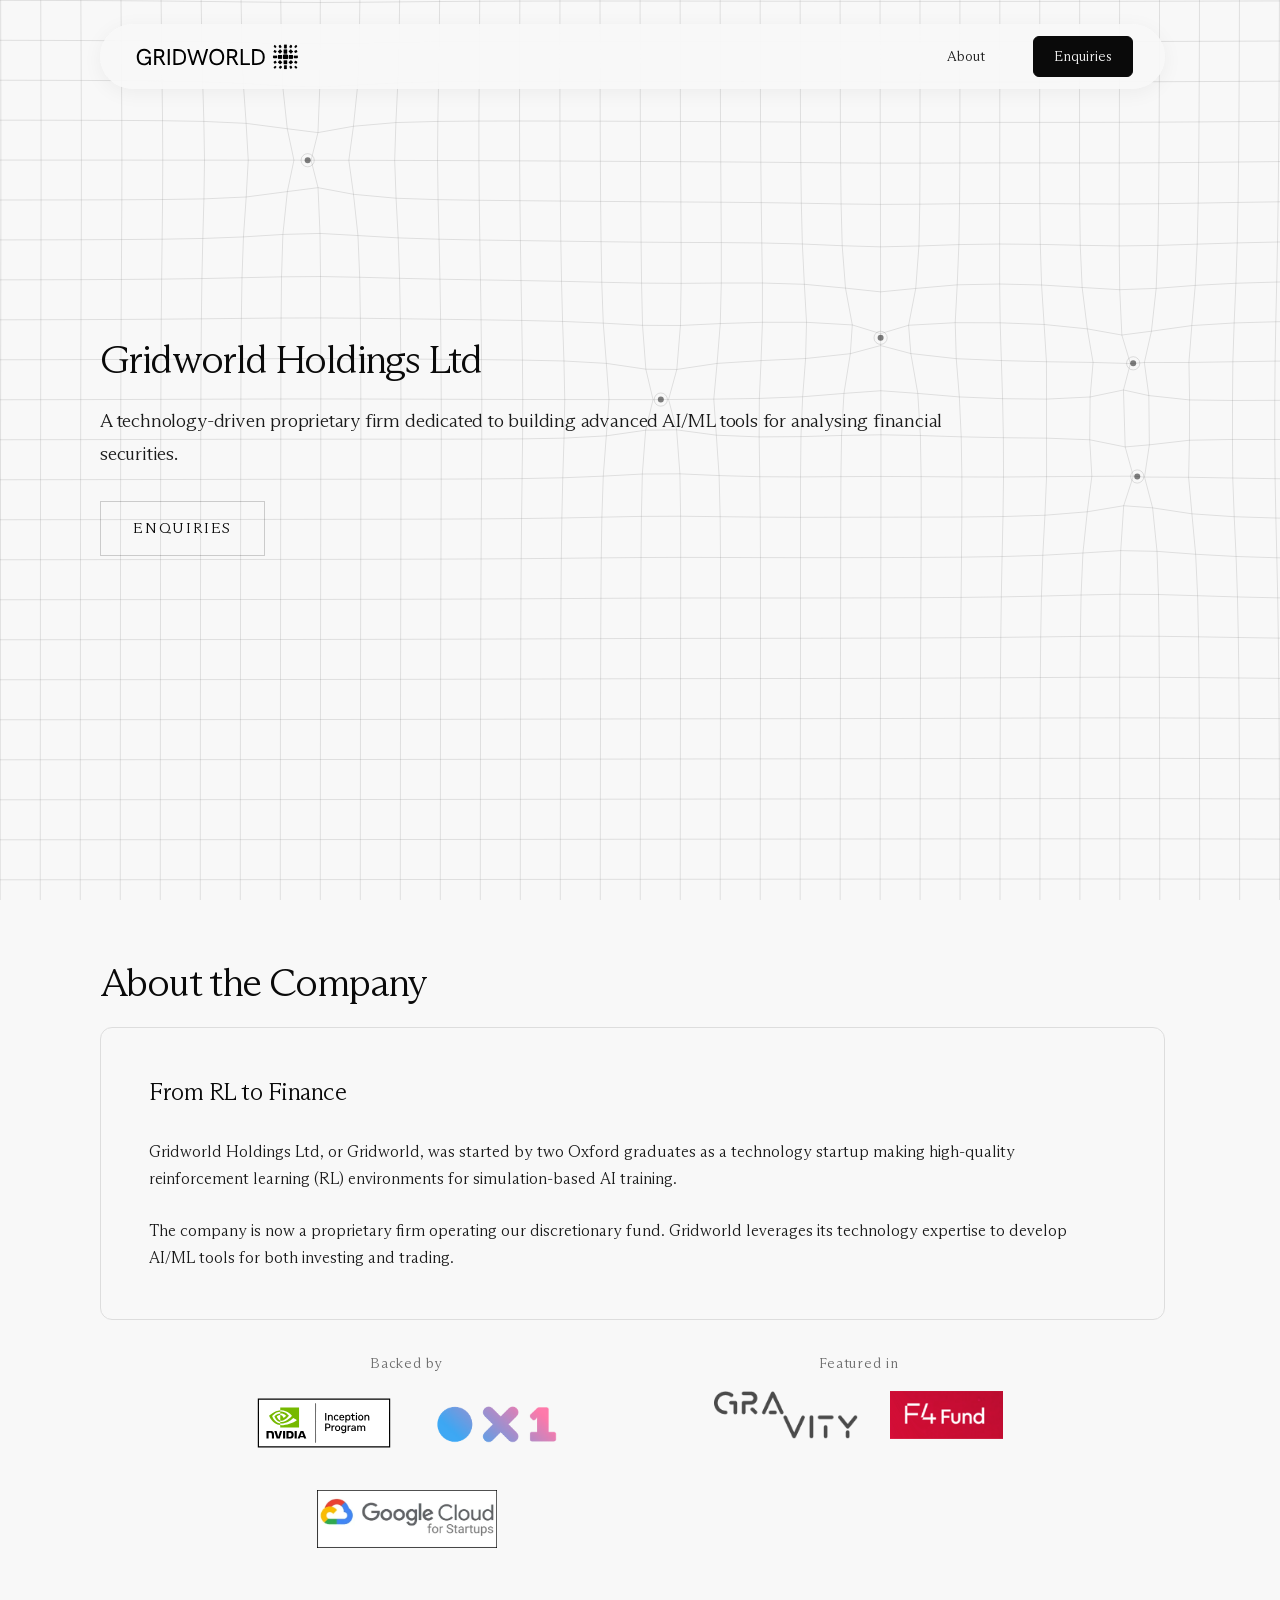
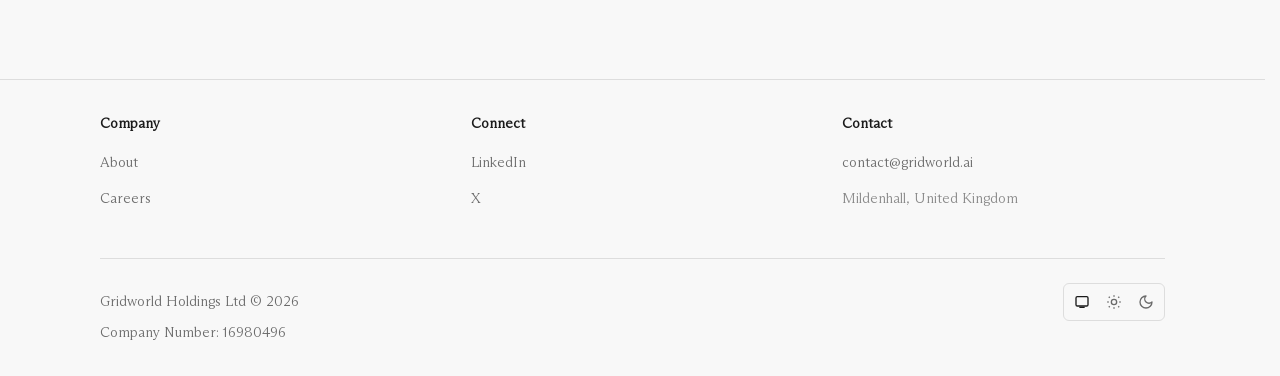
==== index.html @ 17cb8ad4 "Update index.html" ====
<!DOCTYPE html>
<html lang="en">

<head>
    <meta charset="UTF-8">
    <meta name="viewport" content="width=device-width, initial-scale=1.0">
    <meta name="description" content="Gridworld Holdings Ltd is a technology-driven proprietary firm dedicated to building advanced AI/ML tools for analysing financial securities.">
    <title>Gridworld Holdings</title>
    <link rel="icon" type="image/png" href="images/gridworld.png">
    <link rel="apple-touch-icon" href="images/gridworld.png">
    <link rel="preconnect" href="https://fonts.googleapis.com">
    <link rel="preconnect" href="https://fonts.gstatic.com" crossorigin>
    <link href="https://fonts.googleapis.com/css2?family=Roboto:wght@400;500;600;700&display=swap" rel="stylesheet">
    <link rel="stylesheet" href="styles.css">
</head>

<body>
    <canvas id="spacetime-canvas"></canvas>
    <header>
        <nav class="nav">
            <div class="logo">
                <a href="#hero">
                    <img src="images/gridworld.svg" alt="Gridworld">
                </a>
            </div>
            <button class="mobile-menu-toggle" aria-label="Toggle menu" id="mobile-menu-toggle">
                <span></span>
                <span></span>
                <span></span>
            </button>
            <div class="nav-right">
                <div class="nav-links">
                    <a href="#about">About</a>
                    <a href="mailto:contact@gridworld.ai" class="nav-cta">Enquiries</a>
                </div>
            </div>
        </nav>
    </header>

    <main>
        <section id="hero" class="hero fade-in">
            <div class="hero-text">
                <h1 class="hero-title">Gridworld Holdings Ltd</h1>
                <p>A technology-driven proprietary firm dedicated to building advanced AI/ML tools for analysing financial securities.</p>
                <div class="hero-cta fade-in-delay-2">
                    <a href="mailto:contact@gridworld.ai" class="cta-link">Enquiries</a>
                </div>
            </div>
        </section>

        <section id="about" class="fade-in">
            <div class="hero-text">
                <h1 class="hero-title">About the Company</h1>
            </div>
            <div class="contact-benefits">
                <h3>From RL to Finance</h3>
                Gridworld Holdings Ltd, or Gridworld, was started by two Oxford graduates as a technology startup making high-quality reinforcement learning (RL) environments for simulation-based AI training.
                <br><br>
                The company is now a proprietary firm operating our discretionary fund. Gridworld leverages its technology expertise to develop AI/ML tools for both investing and trading.
            </div>

            <div class="hero-featured fade-in-delay-2">
                <div class="hero-featured-group">
                    <span class="hero-featured-label">Backed by</span>
                    <div class="hero-badge">
                        <img src="images/nvidia-inception-program-badge-rgb-for-screen.svg" alt="NVIDIA Inception Program" class="inception-badge-img">
                        <img src="images/ox1-incubator.png" width="120" alt="OX1" class="oxford-badge-img">
                        <img src="images/google-for-startups.png" width="120" alt="OX1" class="oxford-badge-img">
                    </div>
                </div>
                <div class="hero-featured-group">
                    <span class="hero-featured-label">Featured in</span>
                    <div class="hero-featured-logos">
                        <img src="images/gravity.png" alt="Gravity" class="gravity-logo">
                        <img src="images/f4-fund.png" alt="F4 Fund">
                    </div>
                </div>
            </div>
        </section>

        <!-- FOOTER -->
        <footer>
            <div class="footer-content">
                <div class="footer-column footer-navigation">
                    <h4 class="footer-column-title">Company</h4>
                    <ul class="footer-links">
                        <li>
                            <a href="#about" aria-label="company-about" rel="noopener noreferrer">
                                About
                            </a>
                        </li>
                        <li>
                            <a href="#careers" aria-label="company-careers" rel="noopener noreferrer">
                                Careers
                            </a>
                        </li>
                    </ul>
                </div>
                <div class="footer-column footer-social">
                    <h4 class="footer-column-title">Connect</h4>
                    <ul class="footer-links">
                        <li>
                            <a href="https://www.linkedin.com/company/gridworld" aria-label="LinkedIn" target="_blank" rel="noopener noreferrer">
                                LinkedIn
                            </a>
                        </li>
                        <li>
                            <a href="https://x.com/gridworld_ai" aria-label="X (formerly Twitter)" target="_blank"
                                rel="noopener noreferrer">
                                X
                            </a>
                        </li>
                    </ul>
                </div>
                <div class="footer-column footer-navigation">
                    <h4 class="footer-column-title">Contact</h4>
                    <ul class="footer-links">
                        <li><a href="mailto:contact@gridworld.ai">contact@gridworld.ai</a></li>
                        <li>Mildenhall, United Kingdom</li>
                    </ul>
                </div>
            </div>
            <div class="footer-copyright">
                <p>Gridworld Holdings Ltd © 2026</p>
                <div class="theme-switcher" aria-label="Theme mode">
                    <div class="theme-switcher-group" role="radiogroup" aria-label="Color theme">
                        <button class="theme-option" type="button" data-mode="system" aria-label="System theme"
                            aria-pressed="false">
                            <svg width="16" height="16" viewBox="0 0 24 24" fill="none" stroke="currentColor"
                                stroke-width="2">
                                <rect x="3" y="4" width="18" height="14" rx="2"></rect>
                                <line x1="8" y1="20" x2="16" y2="20"></line>
                            </svg>
                        </button>
                        <button class="theme-option" type="button" data-mode="light" aria-label="Light mode"
                            aria-pressed="false">
                            <svg width="16" height="16" viewBox="0 0 24 24" fill="none" stroke="currentColor"
                                stroke-width="2">
                                <circle cx="12" cy="12" r="4"></circle>
                                <line x1="12" y1="2" x2="12" y2="4"></line>
                                <line x1="12" y1="20" x2="12" y2="22"></line>
                                <line x1="4.22" y1="4.22" x2="5.64" y2="5.64"></line>
                                <line x1="18.36" y1="18.36" x2="19.78" y2="19.78"></line>
                                <line x1="2" y1="12" x2="4" y2="12"></line>
                                <line x1="20" y1="12" x2="22" y2="12"></line>
                                <line x1="4.22" y1="19.78" x2="5.64" y2="18.36"></line>
                                <line x1="18.36" y1="5.64" x2="19.78" y2="4.22"></line>
                            </svg>
                        </button>
                        <button class="theme-option" type="button" data-mode="dark" aria-label="Dark mode"
                            aria-pressed="false">
                            <svg width="16" height="16" viewBox="0 0 24 24" fill="none" stroke="currentColor"
                                stroke-width="2" stroke-linecap="round" stroke-linejoin="round">
                                <path d="M12 3a6 6 0 0 0 9 9 9 9 0 1 1-9-9z"></path>
                            </svg>
                        </button>
                    </div>
                </div>
            </div>
            <p class="footer-copyright-text">Company Number: 16980496</p>
        </footer>

        <script src="script.js"></script>
</body>

</html>
---- styles.css ----
/* ============================================================
   CSS CUSTOM PROPERTIES
   ============================================================ */
    
:root {
    --bg-color: #0d0d0d;
    --bg-color-alt-1: #130d07;
    --bg-color-alt-2: #22180e;
    --text-color: #f5f5f5;
    --text-color-light: #c2c2c2;
    --text-color-muted: #808080;
    --text-color-footer: #666;
    --border-color: #2a2a2a;
    --link-color: #ffffff;
    --link-underline-color: #404040;
    --card-border-color: #ddd;
    --card-bg: rgba(10, 10, 10, 1);
    --card-hover-bg: rgba(255, 255, 255, 0.1);
    --card-hover-shadow: 0 20px 40px rgba(0, 0, 0, 0.3);
    --logo-filter: invert(1);
    /* Single source of truth for horizontal content centering */
    --content-padding: max(2rem, calc((100vw - 1080px) / 2));
    /* Featured-in logos: dark theme */
    --featured-logo-opacity: 1;
    --featured-logo-filter: grayscale(0%);
    --header-height: 5dvh;
}

[data-theme="light"] {
    --bg-color: #f8f8f8;
    --bg-color-alt-1: #f4f2ec;
    --bg-color-alt-2: #e5dbd0;
    --text-color: #1a1a1a;
    --text-color-light: #4a4a4a;
    --text-color-muted: #6a6a6a;
    --text-color-footer: #888;
    --border-color: #ddd;
    --link-color: #0a0a0a;
    --link-underline-color: #bbb;
    --card-border-color: #7d7777;
    --card-bg: rgba(248, 248, 248, 1);
    --card-hover-bg: rgba(0, 0, 0, 0.06);
    --card-hover-shadow: 0 20px 40px rgba(0, 0, 0, 0.1);
    --logo-filter: invert(0) grayscale(1);
    --featured-logo-opacity: 0.7;
    --featured-logo-filter: invert(1) grayscale(1);
}

@media (prefers-color-scheme: light) {
    html:not([data-theme]) {
        --bg-color: #f8f8f8;
        --bg-color-alt-1: #f4f2ec;
        --bg-color-alt-2: #e5dbd0;
        --text-color: #1a1a1a;
        --text-color-light: #4a4a4a;
        --text-color-muted: #6a6a6a;
        --text-color-footer: #888;
        --border-color: #ddd;
        --link-color: #0a0a0a;
        --link-underline-color: #bbb;
        --card-border-color: #7d7777;
        --card-bg: rgba(248, 248, 248, 1);
        --card-hover-bg: rgba(0, 0, 0, 0.06);
        --card-hover-shadow: 0 20px 40px rgba(0, 0, 0, 0.1);
        --logo-filter: invert(0) grayscale(1);
        --featured-logo-opacity: 0.7;
        --featured-logo-filter: invert(1) grayscale(1);
    }
}


/* ============================================================
   RESET & BASE
   ============================================================ */

* {
    margin: 0;
    padding: 0;
    box-sizing: border-box;
}

html {
    scroll-behavior: smooth;
    background: var(--bg-color);
    scrollbar-gutter: stable;
}

@font-face {
  font-family: 'Lora';
  src: url('fonts/18a5bc9f4003ff41-s.p.woff2') format('woff2');
}

@font-face {
  font-family: 'Avenir';
  src: url('fonts/Avenir-Regular.woff2') format('woff2');
}

body {
    font-family: 'Lora', -apple-system, BlinkMacSystemFont, 'Segoe UI', sans-serif;
    line-height: 1.65;
    color: var(--text-color);
    background: var(--bg-color);
    overflow-x: hidden;
}

#spacetime-canvas {
    position: fixed;
    top: 0;
    left: 0;
    width: 100%;
    height: 100%;
    pointer-events: none;
    z-index: 0;
}


/* ============================================================
   LAYOUT: HEADER, FOOTER, SECTIONS
   All use --content-padding for consistent horizontal alignment.
   ============================================================ */

header,
footer,
section {
    padding-left: var(--content-padding);
    padding-right: var(--content-padding);
}

header {
    padding-top: 1.5rem;
    padding-bottom: 1.5rem;
    position: sticky;
    top: 0;
    z-index: 10;
    background: transparent;
}

section {
    padding-top: 8rem;
    padding-bottom: 8rem;
}

footer {
    padding-top: 2rem;
    padding-bottom: 2rem;
    border-top: 1px solid var(--border-color);
    color: var(--text-color-footer);
    background: var(--bg-color);
    font-size: 0.875rem;
    position: relative;
    z-index: 1;
}


/* ============================================================
   NAVIGATION
   ============================================================ */

.nav {
    display: flex;
    justify-content: space-between;
    align-items: center;
    padding: 0.75rem 2rem;
    border-radius: 9999px;
    background: rgba(10, 10, 10, 0.85);
    backdrop-filter: blur(30px) saturate(180%);
    -webkit-backdrop-filter: blur(30px) saturate(180%);
    box-shadow: 0 4px 20px rgba(0, 0, 0, 0.1);
}

[data-theme="light"] .nav {
    background: rgba(248, 248, 248, 0.85);
    box-shadow: 0 4px 20px rgba(0, 0, 0, 0.05);
}

@media (prefers-color-scheme: light) {
    html:not([data-theme]) .nav {
        background: rgba(248, 248, 248, 0.85);
        box-shadow: 0 4px 20px rgba(0, 0, 0, 0.05);
    }
}

.nav .logo {
    display: flex;
    align-items: center;
    height: 32px;
}

.nav .logo a {
    display: flex;
    align-items: center;
    height: 100%;
}

.logo img {
    height: 32px;
    width: auto;
    filter: var(--logo-filter);
    transition: filter 0.3s ease;
    display: block;
}

.nav-right {
    display: flex;
    align-items: center;
    gap: 2rem;
}

.nav-links {
    display: flex;
    align-items: center;
    gap: 2.5rem;
    font-size: 0.875rem;
    font-weight: 400;
}

.nav-links a {
    color: var(--text-color);
    text-decoration: none;
    padding: 0.25rem 0;
    position: relative;
    transition: color 0.2s ease;
}

.nav-links a::after {
    content: '';
    position: absolute;
    bottom: -2px;
    left: 0;
    width: 0;
    height: 1px;
    background: var(--link-color);
    transition: width 0.3s ease;
}

.nav-links a:hover { color: var(--link-color); }
.nav-links a:hover::after { width: 100%; }

.nav-links a.nav-cta {
    background: var(--link-color);
    color: var(--bg-color);
    padding: 0.5rem 1.25rem;
    border-radius: 6px;
    border: 1.5px solid var(--link-color);
    font-weight: 500;
    margin-left: 0.5rem;
    transition: transform 0.2s ease, box-shadow 0.2s ease;
}

.nav-links a.nav-cta::after { display: none; }

.nav-links a.nav-cta:hover {
    transform: translateY(-1px);
    box-shadow: 0 4px 12px rgba(255, 255, 255, 0.1);
}

[data-theme="light"] .nav-links a.nav-cta:hover {
    box-shadow: 0 4px 12px rgba(0, 0, 0, 0.1);
}

@media (prefers-color-scheme: light) {
    html:not([data-theme]) .nav-links a.nav-cta:hover {
        box-shadow: 0 4px 12px rgba(0, 0, 0, 0.1);
    }
}

/* Mobile hamburger — hidden on desktop */
.mobile-menu-toggle {
    display: none;
    flex-direction: column;
    gap: 5px;
    background: none;
    border: none;
    cursor: pointer;
    padding: 0;
    z-index: 1001;
    align-items: center;
    justify-content: center;
    width: 32px;
    height: 32px;
}

.mobile-menu-toggle span {
    width: 24px;
    height: 2px;
    background: var(--text-color);
    transition: all 0.3s ease;
    display: block;
}

.mobile-menu-toggle.active span:nth-child(1) { transform: rotate(45deg) translate(0, 7px); }
.mobile-menu-toggle.active span:nth-child(2) { opacity: 0; transform: scaleX(0); }
.mobile-menu-toggle.active span:nth-child(3) { transform: rotate(-45deg) translate(0, -7px); }


/* ============================================================
   ANIMATIONS
   ============================================================ */

.fade-in {
    opacity: 0;
    transform: translateY(30px);
    transition: opacity 1s ease, transform 1s ease;
}

.fade-in.is-visible {
    opacity: 1;
    transform: translateY(0);
}

.fade-in-delay {
    opacity: 0;
    transform: translateY(20px);
    transition: opacity 0.8s ease 0.2s, transform 0.8s ease 0.2s;
}

.fade-in.is-visible .fade-in-delay {
    opacity: 1;
    transform: translateY(0);
}

.fade-in-delay-2 {
    opacity: 0;
    transform: translateY(20px);
    transition: opacity 0.8s ease 0.4s, transform 0.8s ease 0.4s;
}

.fade-in.is-visible .fade-in-delay-2 {
    opacity: 1;
    transform: translateY(0);
}

.fade-in-item {
    opacity: 0;
    transform: translateY(20px);
    transition: opacity 0.6s ease, transform 0.6s ease;
}

.fade-in-item.is-visible {
    opacity: 1;
    transform: translateY(0);
}


/* ============================================================
   HERO SECTION
   ============================================================ */

/* Override section's vertical padding so flex centering works.
   padding-top ensures a minimum safe gap below the sticky navbar
   on short desktop viewports (mirrors the mobile margin-top fix). */
#hero {
    padding-top: 25dvh;
}

.hero {
    width: 100%;
    min-height: calc(85dvh - var(--header-height));
    display: flex;
    flex-direction: column;
}

.hero-badge {
    display: flex;
    justify-content: center;
    align-items: center;
    gap: 2rem;
    flex-wrap: wrap;
    margin-bottom: 0;
}

.hero-badge-label {
    font-size: 1rem;
    font-weight: 500;
    color: var(--text-color-muted);
    letter-spacing: -0.01em;
}

.inception-badge-img {
    display: block;
    width: auto;
    height: 4rem;
    max-width: 320px;
    object-fit: contain;
}

.google-badge-img{
    width: auto;
    height: 4rem;
    max-width: 260px;
    object-fit: contain;
}

.oxford-badge-img{
    display: block;
    width: auto;
    height: 4rem;
    max-width: 180px;
    object-fit: contain;
}

.hero-title {
    font-size: 2.5rem;
    font-weight: 300;
    line-height: 1.05;
    margin-bottom: 1.5rem;
    color: var(--link-color);
    letter-spacing: -0.04em;
    opacity: 0;
    transition: opacity 1s ease 0.1s, transform 1s ease 0.1s;
}

.fade-in.is-visible .hero-title {
    opacity: 1;
    transform: translateY(0);
}

.hero-subtitle {
    font-size: 1.2rem;
    line-height: 1.6;
    color: var(--text-color-light);
    max-width: 800px;
    font-weight: 400;
    letter-spacing: -0.01em;
}

.hero-featured {
    margin-top: 2rem;
    display: flex;
    flex-direction: row;
    flex-wrap: wrap;
    justify-content: center;
    align-items: flex-start;
    gap: 2rem;
}

.hero-featured-group {
    display: flex;
    flex-direction: column;
    align-items: center;
    text-align: center;
    flex: 1 1 240px;
    max-width: 420px;
}

.hero-featured-label {
    font-size: 0.875rem;
    font-weight: 500;
    color: var(--text-color-muted);
    letter-spacing: 0.05em;
    margin-bottom: 1rem;
}

.hero-featured-logos {
    display: flex;
    flex-wrap: wrap;
    justify-content: center;
    align-items: center;
    gap: 2rem;
}

.hero-featured-logos img {
    height: 3rem;
    width: auto;
    max-width: 220px;
    object-fit: contain;
    transition: opacity 0.25s ease, filter 0.25s ease;
}

.gravity-logo {
    opacity: var(--featured-logo-opacity);
    filter: var(--featured-logo-filter);
}


/* ============================================================
   SHARED SECTION STYLES
   ============================================================ */

.section-title {
    font-size: 1.2rem;
    font-weight: 700;
    line-height: 1.15;
    margin-bottom: 2rem;
    color: var(--text-color-light);
    letter-spacing: -0.03em;
    max-width: 900px;
    opacity: 0;
    transform: translateY(20px);
    transition: opacity 0.8s ease, transform 0.8s ease;
    text-transform: uppercase;
}

.fade-in.is-visible .section-title {
    opacity: 1;
    transform: translateY(0);
}

section p {
    font-size: 1.2rem;
    line-height: 1.7;
    color: var(--text-color);
    margin-bottom: 2rem;
    max-width: 850px;
    font-weight: 400;
    letter-spacing: -0.01em;
}

section a:not(.cta-link) {
    color: var(--link-color);
    text-decoration: underline;
    text-decoration-color: var(--link-underline-color);
    text-underline-offset: 4px;
    transition: text-decoration-color 0.3s ease;
    font-weight: 500;
}

section a:not(.cta-link):hover {
    text-decoration-color: var(--link-color);
}

/* ── Buttons ────────────────────────────────*/
.cta-link {
    display: inline-block;
    color: var(--link-color);
    text-decoration: none;
    font-size: 0.9375rem;
    font-weight: 400;
    letter-spacing: 0.12em;
    text-transform: uppercase;
    padding: 0.875rem 2rem;
    border: 1px solid rgba(255, 255, 255, 0.18);
    border-radius: 0;
    background: transparent;
    cursor: pointer;
    transition:
        transform 0.25s cubic-bezier(0.25, 0.46, 0.45, 0.94),
        border-color 0.25s ease,
        box-shadow 0.25s ease;
    position: relative;
    will-change: transform;
}

[data-theme="light"] .cta-link {
    border-color: rgba(0, 0, 0, 0.18);
}

@media (prefers-color-scheme: light) {
    html:not([data-theme]) .cta-link {
        border-color: rgba(0, 0, 0, 0.18);
    }
}

.cta-link:hover {
    transform: translateY(-2px);
    border-color: rgba(255, 255, 255, 0.6);
    box-shadow:
        0 8px 24px rgba(255, 255, 255, 0.07),
        0 2px 8px rgba(255, 255, 255, 0.04);
}

.cta-link:active {
    transform: translateY(0px);
    box-shadow: none;
    transition-duration: 0.08s;
}

[data-theme="light"] .cta-link:hover {
    border-color: rgba(0, 0, 0, 0.5);
    box-shadow:
        0 8px 24px rgba(0, 0, 0, 0.07),
        0 2px 8px rgba(0, 0, 0, 0.04);
}

@media (prefers-color-scheme: light) {
    html:not([data-theme]) .cta-link:hover {
        border-color: rgba(0, 0, 0, 0.5);
        box-shadow:
            0 8px 24px rgba(0, 0, 0, 0.07),
            0 2px 8px rgba(0, 0, 0, 0.04);
    }
}


/* ============================================================
   ABOUT / INTRO SECTION
   ============================================================ */

.intro {
    background: var(--bg-color-alt-1);
    position: relative;
    z-index: 1;
    border-bottom: 1px solid var(--border-color);
}

.intro-text {
    font-size: 1.2rem;
    line-height: 1.7;
    color: var(--text-color);
    margin-bottom: 2rem;
    max-width: 850px;
    font-weight: 400;
    letter-spacing: -0.01em;
}

/* ============================================================
   PRODUCT SECTION
   ============================================================ */

.product {
    background: var(--bg-color-alt-2);
    position: relative;
    z-index: 1;
}

/* ── Header block ─────────────────────────────────────────── */
.product-headline {
    font-size: 1.2rem;
    font-weight: 400;
    line-height: 1.1;
    color: var(--link-color);
    margin-bottom: 2rem;
}

.product-description {
    font-size: 1.2rem;
    line-height: 1.75;
    color: var(--text-color-light);
    margin: 0;
    max-width: 480px;
    font-weight: 400;
    letter-spacing: -0.01em;
}

.product-availability {
    font-size: 0.7rem;
    letter-spacing: 0.1em;
    text-transform: uppercase;
    color: var(--text-color-muted);
    display: flex;
    align-items: center;
    gap: 0.5rem;
}

/* Pulsing green dot: "currently building" status indicator */
.product-availability::before {
    content: '';
    display: inline-block;
    width: 6px;
    height: 6px;
    border-radius: 50%;
    background: #eb1717;
    flex-shrink: 0;
    animation: product-pulse-dot 2.5s ease-in-out infinite;
}

@keyframes product-pulse-dot {
    0%, 100% { opacity: 1; box-shadow: 0 0 0 0 rgba(235, 23, 23, 0.4); }
    50%       { opacity: 0.8; box-shadow: 0 0 0 5px rgba(235, 23, 23, 0); }
}


/* ── Feature grid ─────────────────────────────────────────── */
/* 2-column grid of capability cards */
.product-features {
    display: grid;
    grid-template-columns: repeat(2, 1fr);
    gap: 0;
    border-top: 1px solid var(--card-border-color);
    border-left: 1px solid var(--card-border-color);
    margin-bottom: 4rem;
}

.product-feature {
    padding: 2rem 2rem;
    border-right: 1px solid var(--card-border-color);
    border-bottom: 1px solid var(--card-border-color);
    transition: background 0.2s ease;
}

.product-feature:hover {
    background: var(--card-hover-bg);
}

.product-feature-index {
    font-size: 1rem;
    letter-spacing: 0.1em;
    text-transform: uppercase;
    color: var(--text-color-muted);
    margin-bottom: 1.25rem;
    font-family: 'SF Mono', 'Fira Code', 'Consolas', monospace;
    opacity: 0.7;
}

.product-feature-title {
    font-size: 1.2rem;
    font-weight: 500;
    color: var(--link-color);
    letter-spacing: -0.02em;
    margin-bottom: 0.625rem;
    line-height: 1.3;
}

.product-feature-desc {
    font-size: 1rem;
    line-height: 1.7;
    color: var(--text-color-muted);
    margin: 0;
    max-width: none;
    letter-spacing: 0;
}

/* ── Mobile product section ───────────────────────────────── */
@media (max-width: 768px) {
    .product-header {
        grid-template-columns: 1fr;
        gap: 2rem;
        margin-bottom: 3rem;
        padding-bottom: 2.5rem;
    }

    .product-headline { font-size: 1.2rem; }
    .product-description { max-width: 100%; }

    .product-features {
        grid-template-columns: 1fr;
    }
}


/* ============================================================
   CONTACT SECTION
   ============================================================ */

.contact {
    padding-top: 4rem;
}

.contact-container {
    display: grid;
    grid-template-columns: 1fr;
    gap: 4rem;
    margin-top: 3rem;
    align-items: start;
}

.contact-form {
    display: flex;
    flex-direction: column;
    gap: 1.5rem;
}

.contact-benefits {
    background: var(--card-bg);
    border: 1px solid var(--border-color);
    border-radius: 12px;
    padding: 3rem;
    height: fit-content;
    top: 120px;
}

.contact-benefits h3 {
    font-size: 1.5rem;
    font-weight: 400;
    color: var(--link-color);
    margin-bottom: 2rem;
    letter-spacing: -0.02em;
    line-height: 1.3;
}

.benefits-list {
    list-style: none;
    display: flex;
    flex-direction: column;
    gap: 2rem;
}

.benefits-list li {
    display: flex;
    align-items: flex-start;
    gap: 1rem;
    color: var(--text-color-light);
    line-height: 1.6;
}

.benefits-list li svg {
    flex-shrink: 0;
    margin-top: 0.125rem;
    color: var(--link-color);
    stroke-width: 2;
}

.benefits-list li span { font-size: 1rem; }

.form-group { display: flex; flex-direction: column; }

.form-group input,
.form-group textarea {
    padding: 0.875rem 1rem;
    border: 1.5px solid var(--border-color);
    border-radius: 6px;
    background: var(--bg-color);
    color: var(--text-color);
    font-family: inherit;
    font-size: 0.9rem;
    line-height: 1.5;
    transition: border-color 0.3s ease;
}

.form-group input::placeholder,
.form-group textarea::placeholder {
    color: var(--text-color-muted);
    opacity: 1;
}

.form-group input:focus,
.form-group textarea:focus {
    outline: none;
    border-color: var(--link-color);
}

.form-group textarea {
    resize: vertical;
    min-height: 120px;
}

.form-row {
    display: grid;
    grid-template-columns: 1fr 1fr;
    gap: 1.5rem; /* match .contact-form gap */
  }
  
  /* stack on smaller screens */
  @media (max-width: 768px) {
    .form-row {
      grid-template-columns: 1fr;
    }
  }

.form-submit {
    width: 100%;
    align-self: flex-start;
    margin-top: 0.5rem;
    cursor: pointer;
}

.form-submit:disabled {
    opacity: 0.6;
    cursor: not-allowed;
}

.form-message {
    margin-top: 1rem;
    padding: 1rem 1.25rem;
    border-radius: 6px;
    font-size: 0.9375rem;
    line-height: 1.5;
    display: none;
}

.form-message.show { display: block; }

.form-message.success {
    background: rgba(34, 197, 94, 0.1);
    border: 1px solid rgba(34, 197, 94, 0.3);
    color: #22c55e;
}

.form-message.error {
    background: rgba(239, 68, 68, 0.1);
    border: 1px solid rgba(239, 68, 68, 0.3);
    color: #ef4444;
}


/* ============================================================
   FOOTER
   ============================================================ */

.footer-content {
    display: grid;
    grid-template-columns: 1fr 1fr 1fr;
    gap: 3rem;
    margin-bottom: 3rem;
}

.footer-column {
    display: flex;
    flex-direction: column;
}

.footer-column-title {
    font-size: 0.875rem;
    font-weight: 600;
    color: var(--text-color);
    margin-bottom: 1rem;
}

.footer-links {
    list-style: none;
    display: flex;
    flex-direction: column;
    gap: 0.75rem;
}

.footer-links a {
    color: var(--text-color-muted);
    text-decoration: none;
    font-size: 0.875rem;
    transition: color 0.3s ease;
    display: inline-block;
}

.footer-links a:hover { color: var(--link-color); }

.footer-copyright {
    display: flex;
    justify-content: space-between;
    align-items: center;
    color: var(--text-color-muted);
    font-size: 0.875rem;
    padding-top: 1.5rem;
    border-top: 1px solid var(--border-color);
}

.footer-copyright-text {
    font-size: 0.875rem;
    color: var(--text-color-muted);
}


/* ============================================================
   THEME SWITCHER (footer)
   ============================================================ */

.theme-switcher {
    display: flex;
    align-items: center;
}

.theme-switcher-group {
    display: flex;
    gap: 0.25rem;
    background: rgba(255, 255, 255, 0.06);
    border: 1px solid var(--border-color);
    border-radius: 6px;
    padding: 0.25rem;
}

[data-theme="light"] .theme-switcher-group {
    background: rgba(0, 0, 0, 0.04);
}

.theme-option {
    background: none;
    border: none;
    cursor: pointer;
    color: var(--text-color-muted);
    display: flex;
    align-items: center;
    justify-content: center;
    padding: 0.375rem;
    border-radius: 4px;
    transition: color 0.2s ease, background 0.2s ease;
}

.theme-option:hover { color: var(--text-color); }

.theme-option[aria-pressed="true"] {
    background: rgba(255, 255, 255, 0.1);
    color: var(--text-color);
}

[data-theme="light"] .theme-option[aria-pressed="true"] {
    background: rgba(0, 0, 0, 0.08);
}

/* ============================================================
   MOBILE  ( max-width: 768px )
   ============================================================ */

@media (max-width: 768px) {

    :root {
        --header-height: 3rem;
    }

    /* Flat 2rem padding on mobile — no fancy calc needed */
    header,
    section,
    footer {
        padding-left: 1.5rem;
        padding-right: 1.5rem;
    }

    /* Strip backdrop-filter from the pill on mobile.
       backdrop-filter creates a stacking context which makes
       position:fixed children (the panel + backdrop) position
       relative to the pill instead of the viewport — causing
       the right-side gap and preventing the backdrop from showing. */
    .nav,
    [data-theme="light"] .nav,
    html:not([data-theme]) .nav {
       backdrop-filter: none;
       -webkit-backdrop-filter: none;
       background: var(--bg-color);
    }

    /* Show hamburger, hide desktop links */
    .mobile-menu-toggle { display: flex; }

    /* ── Slide-out panel ──────────────────────────────────────
       position:fixed with right:-100% / right:0 toggle.
       Anchored to the viewport directly — NOT to .nav —
       so header padding & scroll state have zero effect.   */
    .nav-right {
        position: fixed;
        top: 0;
        right: -100%;
        width: 280px;
        height: 100dvh;
        background: var(--bg-color);
        flex-direction: column;
        align-items: flex-start;
        padding: 5rem 2rem 2rem;
        gap: 1.5rem;
        transition: right 0.3s ease;
        box-shadow: -2px 0 10px rgba(0, 0, 0, 0.3);
        z-index: 1000;
    }

    .nav.mobile-open .nav-right { right: 0; }

    /* ── Full-screen backdrop ─────────────────────────────────
       Uses ::before on .nav (position:fixed + inset:0) so it
       always covers the full viewport regardless of scroll.   */
    .nav.mobile-open::before {
        content: '';
        position: fixed;
        inset: 0;
        background: rgba(0, 0, 0, 0.5);
        z-index: 999;
        animation: backdropFadeIn 0.3s ease forwards;
        pointer-events: auto;
    }

    @keyframes backdropFadeIn {
        from { opacity: 0; }
        to   { opacity: 1; }
    }

    /* Nav links inside panel */
    .nav-links {
        flex-direction: column;
        gap: 2rem;
        width: 100%;
        font-size: 1.125rem;
    }

    .nav-links a { padding: 0.5rem 0; }

    .nav-links a.nav-cta {
        margin-left: 0;
        margin-top: 0.5rem;
        width: 100%;
        text-align: center;
        display: block;
    }

    /* ── Hero ─────────────────────────────────────────────── */
    /* Remove the upward offset — not enough room on mobile */
    .hero-content {
        padding-bottom: 1rem;
    }

    .hero-badge {
        gap: 0.5rem;
    }

    .hero-badge-label { font-size: 0.875rem; }
    .hero-badge .inception-badge-img .oxford-badge-img { height: 3.5rem; }

    .hero-title { font-size: 2.2rem; }
    .hero-subtitle { font-size: 1rem; }

    .hero-featured {
        margin-top: 1rem;
        flex-direction: column;
        align-items: center;
    }

    .hero-featured-group {
        max-width: 100%;
        flex: 0 1 auto;
    }

    .hero-featured-logos img {
        height: 2rem;
    }

    /* ── Sections ─────────────────────────────────────────── */
    section {
        padding-top: 4rem;
        padding-bottom: 4rem;
    }

    .section-title { font-size: 1.2rem; }
    section p { font-size: 1.2rem; }

    .cta-link {
        padding: 0.75rem 1.5rem;
        font-size: 0.9375rem;
    }


    /* ── Contact ──────────────────────────────────────────── */
    .contact-container {
        gap: 3rem;
    }

    .contact-benefits {
        position: static;
        padding: 2rem;
    }

    .contact-benefits h3 {
        font-size: 1.3rem;
        margin-bottom: 1.5rem;
    }

    .benefits-list { gap: 1.5rem; }
    .benefits-list li { font-size: 0.9rem; }
    .contact-form { gap: 1.25rem; }

    .form-group input,
    .form-group textarea { font-size: 0.9rem; }

    /* ── Footer ───────────────────────────────────────────── */
    footer {
        padding-top: 3rem;
        padding-bottom: 2rem;
    }

    .footer-content {
        grid-template-columns: 1fr 1fr;
        gap: 2rem 2rem;
        margin-bottom: 2rem;
    }

    .footer-column-title {
        margin-bottom: 0.75rem;
        font-size: 0.8125rem;
    }

    .footer-links { gap: 0.5rem; }
    .footer-links a { font-size: 0.8125rem; }

    .footer-copyright {
        font-size: 0.75rem;
        flex-wrap: wrap;
        gap: 0.75rem;
    }
}
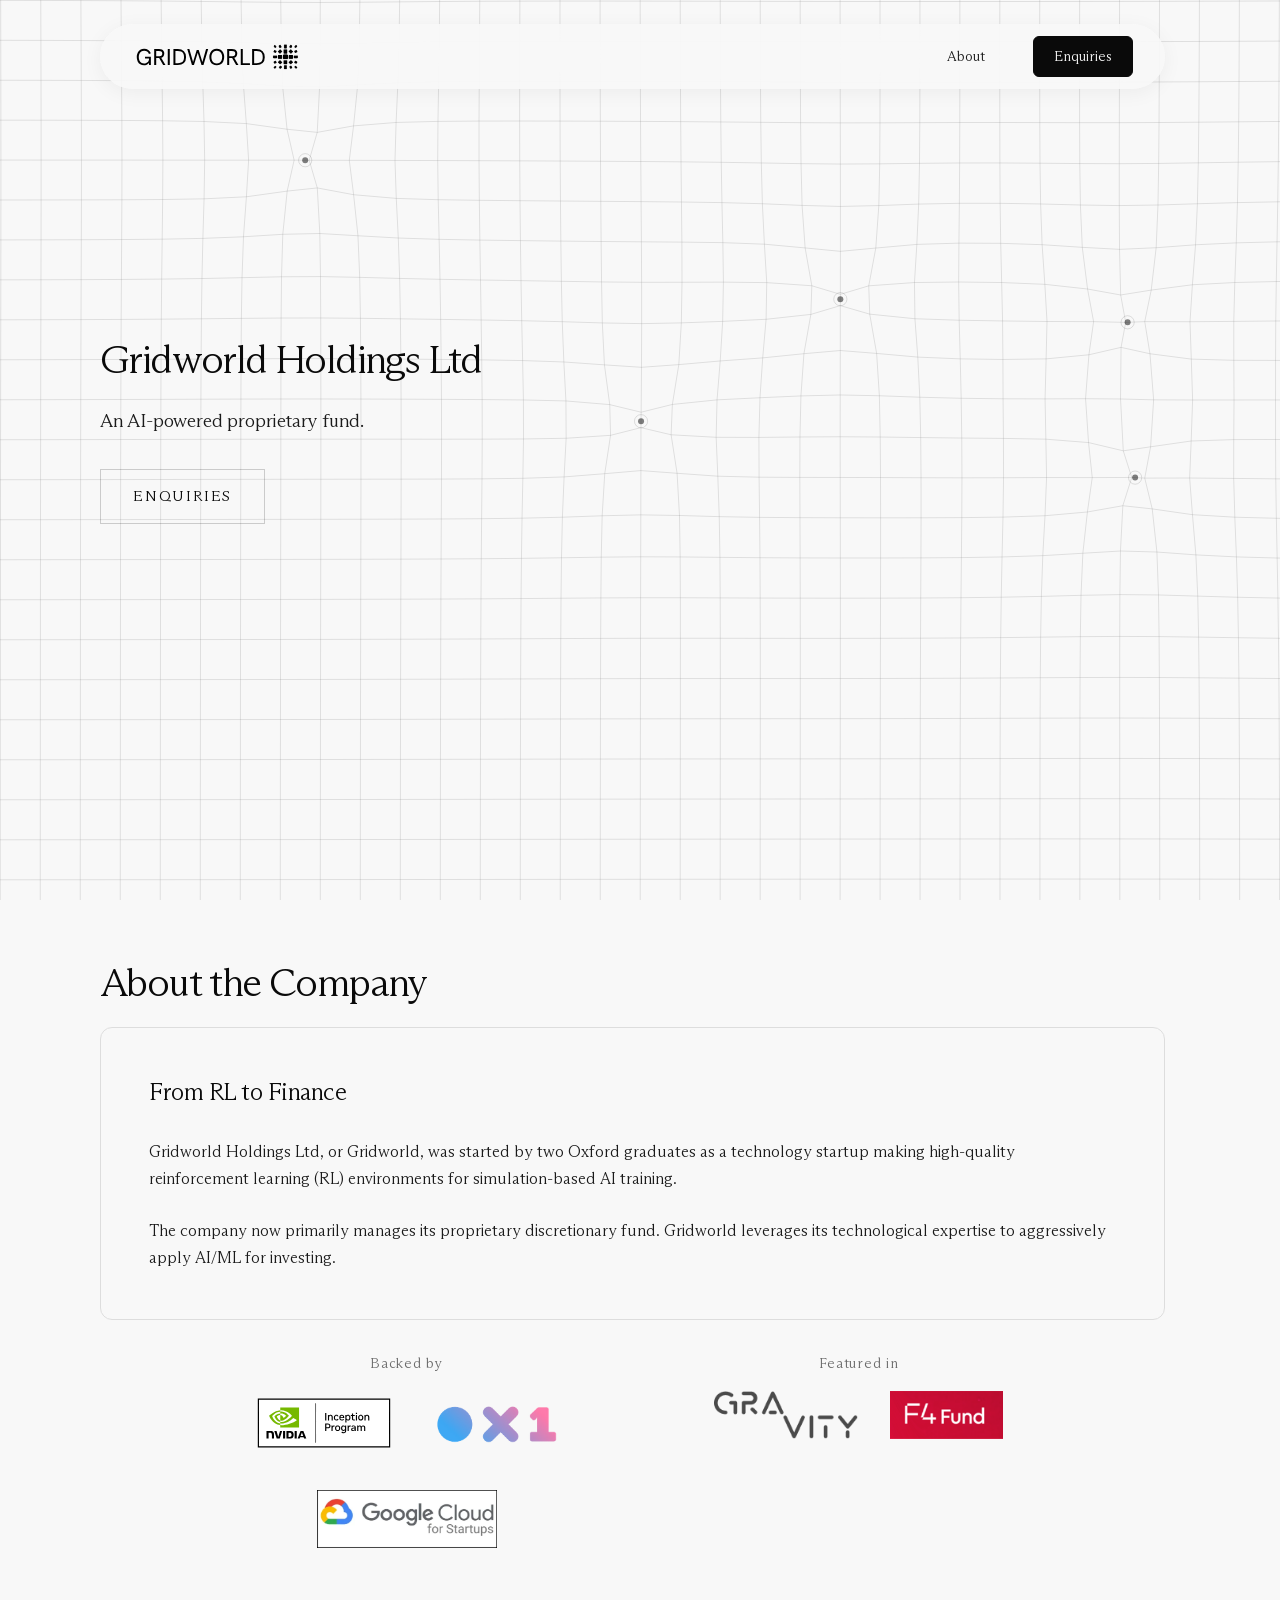
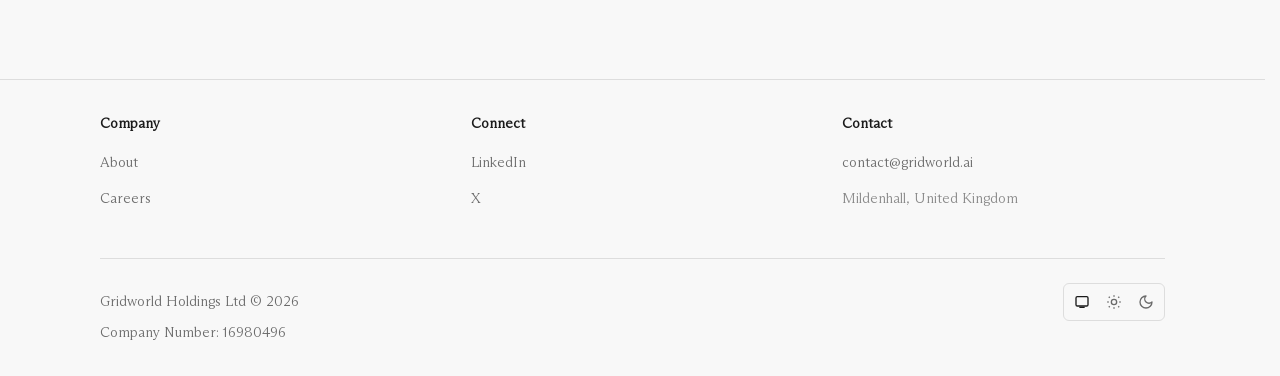
==== commit 09a28695: "Update index.html" ====
--- a/index.html
+++ b/index.html
@@ -4,7 +4,7 @@
 <head>
     <meta charset="UTF-8">
     <meta name="viewport" content="width=device-width, initial-scale=1.0">
-    <meta name="description" content="Gridworld Holdings Ltd is a technology-driven proprietary firm dedicated to building advanced AI/ML tools for analysing financial securities.">
+    <meta name="description" content="Gridworld Holdings Ltd is an AI-powered proprietary fund.">
     <title>Gridworld Holdings</title>
     <link rel="icon" type="image/png" href="images/gridworld.png">
     <link rel="apple-touch-icon" href="images/gridworld.png">
@@ -41,7 +41,7 @@
         <section id="hero" class="hero fade-in">
             <div class="hero-text">
                 <h1 class="hero-title">Gridworld Holdings Ltd</h1>
-                <p>A technology-driven proprietary firm dedicated to building advanced AI/ML tools for analysing financial securities.</p>
+                <p>An AI-powered proprietary fund.</p>
                 <div class="hero-cta fade-in-delay-2">
                     <a href="mailto:contact@gridworld.ai" class="cta-link">Enquiries</a>
                 </div>
@@ -56,7 +56,7 @@
                 <h3>From RL to Finance</h3>
                 Gridworld Holdings Ltd, or Gridworld, was started by two Oxford graduates as a technology startup making high-quality reinforcement learning (RL) environments for simulation-based AI training.
                 <br><br>
-                The company is now a proprietary firm operating our discretionary fund. Gridworld leverages its technology expertise to develop AI/ML tools for both investing and trading.
+                The company now primarily manages its proprietary discretionary fund. Gridworld leverages its technological expertise to aggressively apply AI/ML for investing.
             </div>
 
             <div class="hero-featured fade-in-delay-2">
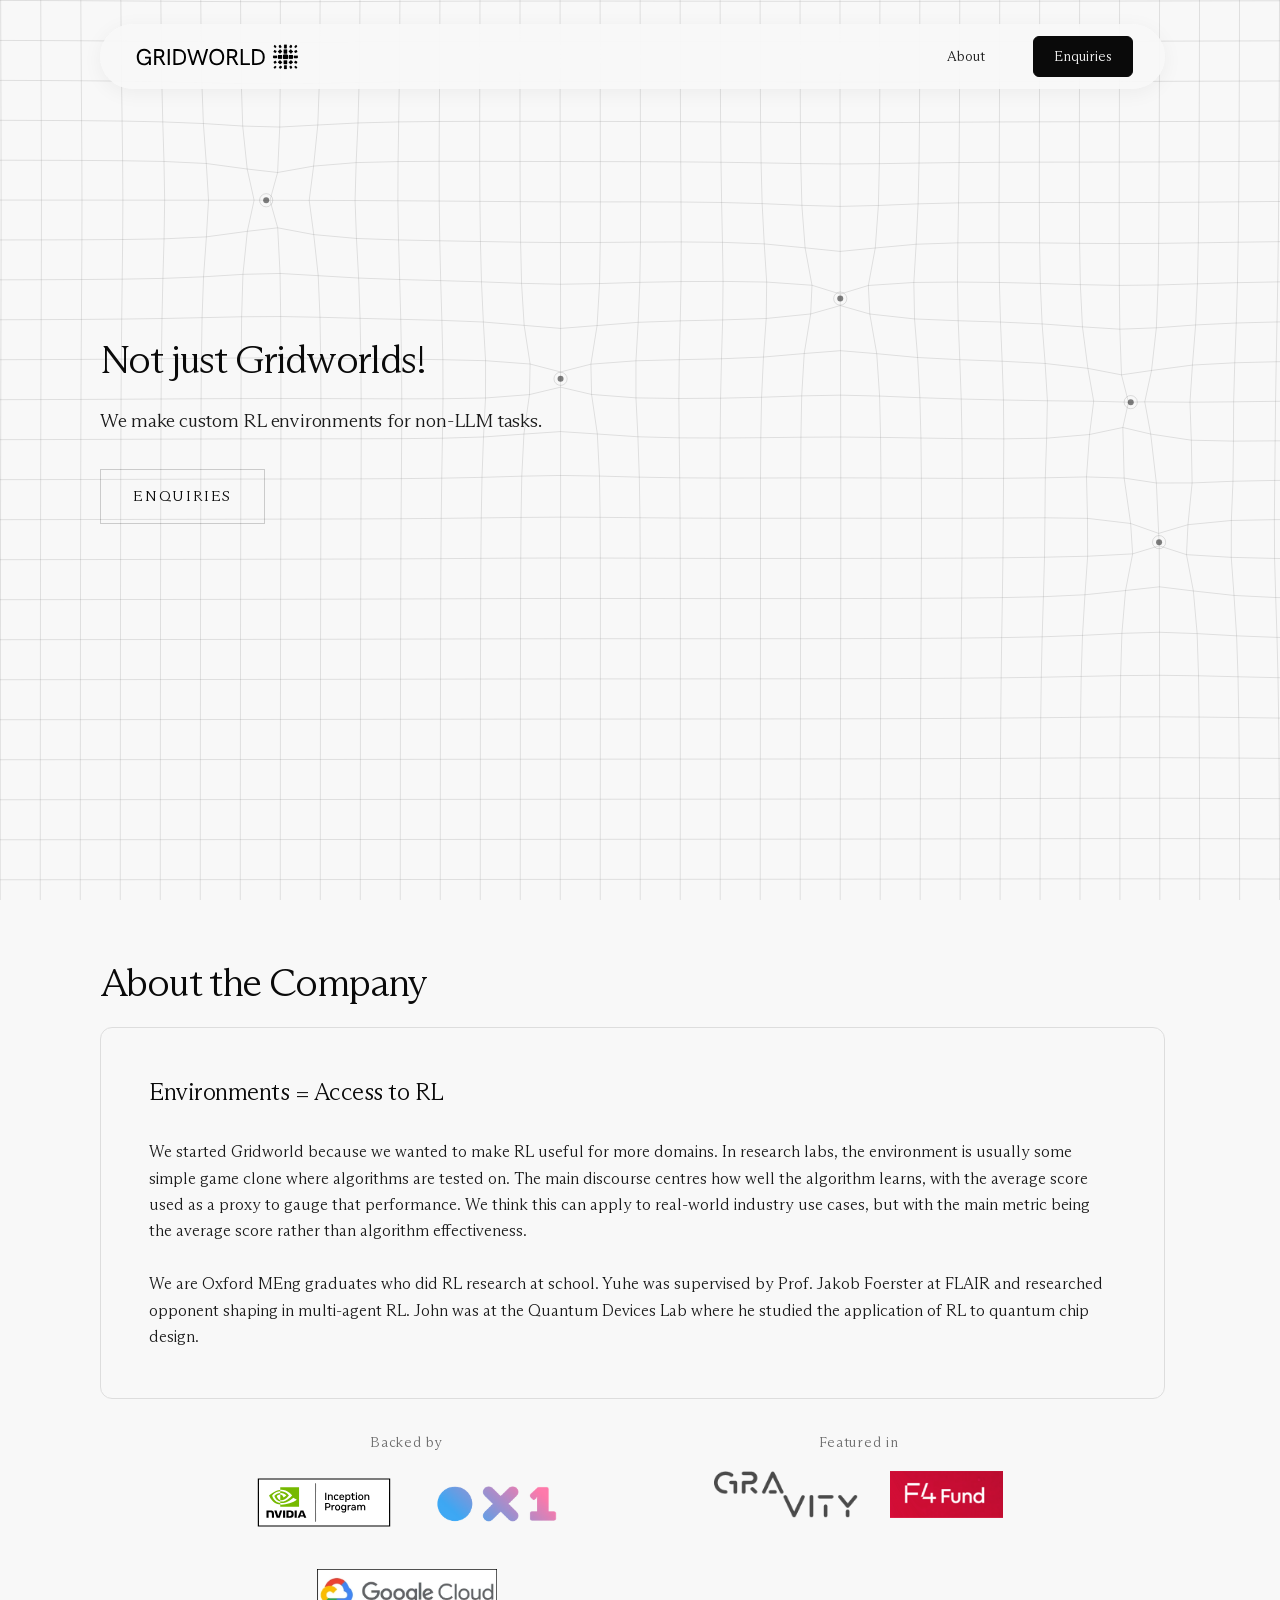
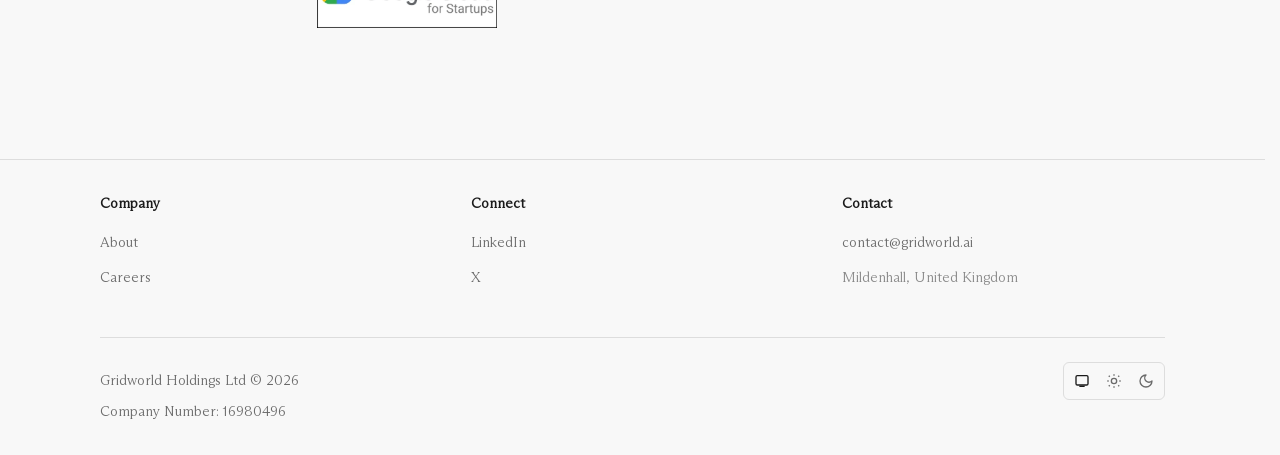
==== commit ddfea17c: "Update index.html" ====
--- a/index.html
+++ b/index.html
@@ -4,7 +4,7 @@
 <head>
     <meta charset="UTF-8">
     <meta name="viewport" content="width=device-width, initial-scale=1.0">
-    <meta name="description" content="Gridworld Holdings Ltd is an AI-powered proprietary fund.">
+    <meta name="description" content="Gridworld makes RL environments.">
     <title>Gridworld Holdings</title>
     <link rel="icon" type="image/png" href="images/gridworld.png">
     <link rel="apple-touch-icon" href="images/gridworld.png">
@@ -40,8 +40,8 @@
     <main>
         <section id="hero" class="hero fade-in">
             <div class="hero-text">
-                <h1 class="hero-title">Gridworld Holdings Ltd</h1>
-                <p>An AI-powered proprietary fund.</p>
+                <h1 class="hero-title">Not just Gridworlds!</h1>
+                <p>We make custom RL environments for non-LLM tasks.</p>
                 <div class="hero-cta fade-in-delay-2">
                     <a href="mailto:contact@gridworld.ai" class="cta-link">Enquiries</a>
                 </div>
@@ -53,10 +53,10 @@
                 <h1 class="hero-title">About the Company</h1>
             </div>
             <div class="contact-benefits">
-                <h3>From RL to Finance</h3>
-                Gridworld Holdings Ltd, or Gridworld, was started by two Oxford graduates as a technology startup making high-quality reinforcement learning (RL) environments for simulation-based AI training.
+                <h3>Environments = Access to RL</h3>
+                We started Gridworld because we wanted to make RL useful for more domains. In research labs, the environment is usually some simple game clone where algorithms are tested on. The main discourse centres how well the algorithm learns, with the average score used as a proxy to gauge that performance. We think this can apply to real-world industry use cases, but with the main metric being the average score rather than algorithm effectiveness.
                 <br><br>
-                The company now primarily manages its proprietary discretionary fund. Gridworld leverages its technological expertise to aggressively apply AI/ML for investing.
+                We are Oxford MEng graduates who did RL research at school. Yuhe was supervised by Prof. Jakob Foerster at FLAIR and researched opponent shaping in multi-agent RL. John was at the Quantum Devices Lab where he studied the application of RL to quantum chip design.
             </div>
 
             <div class="hero-featured fade-in-delay-2">
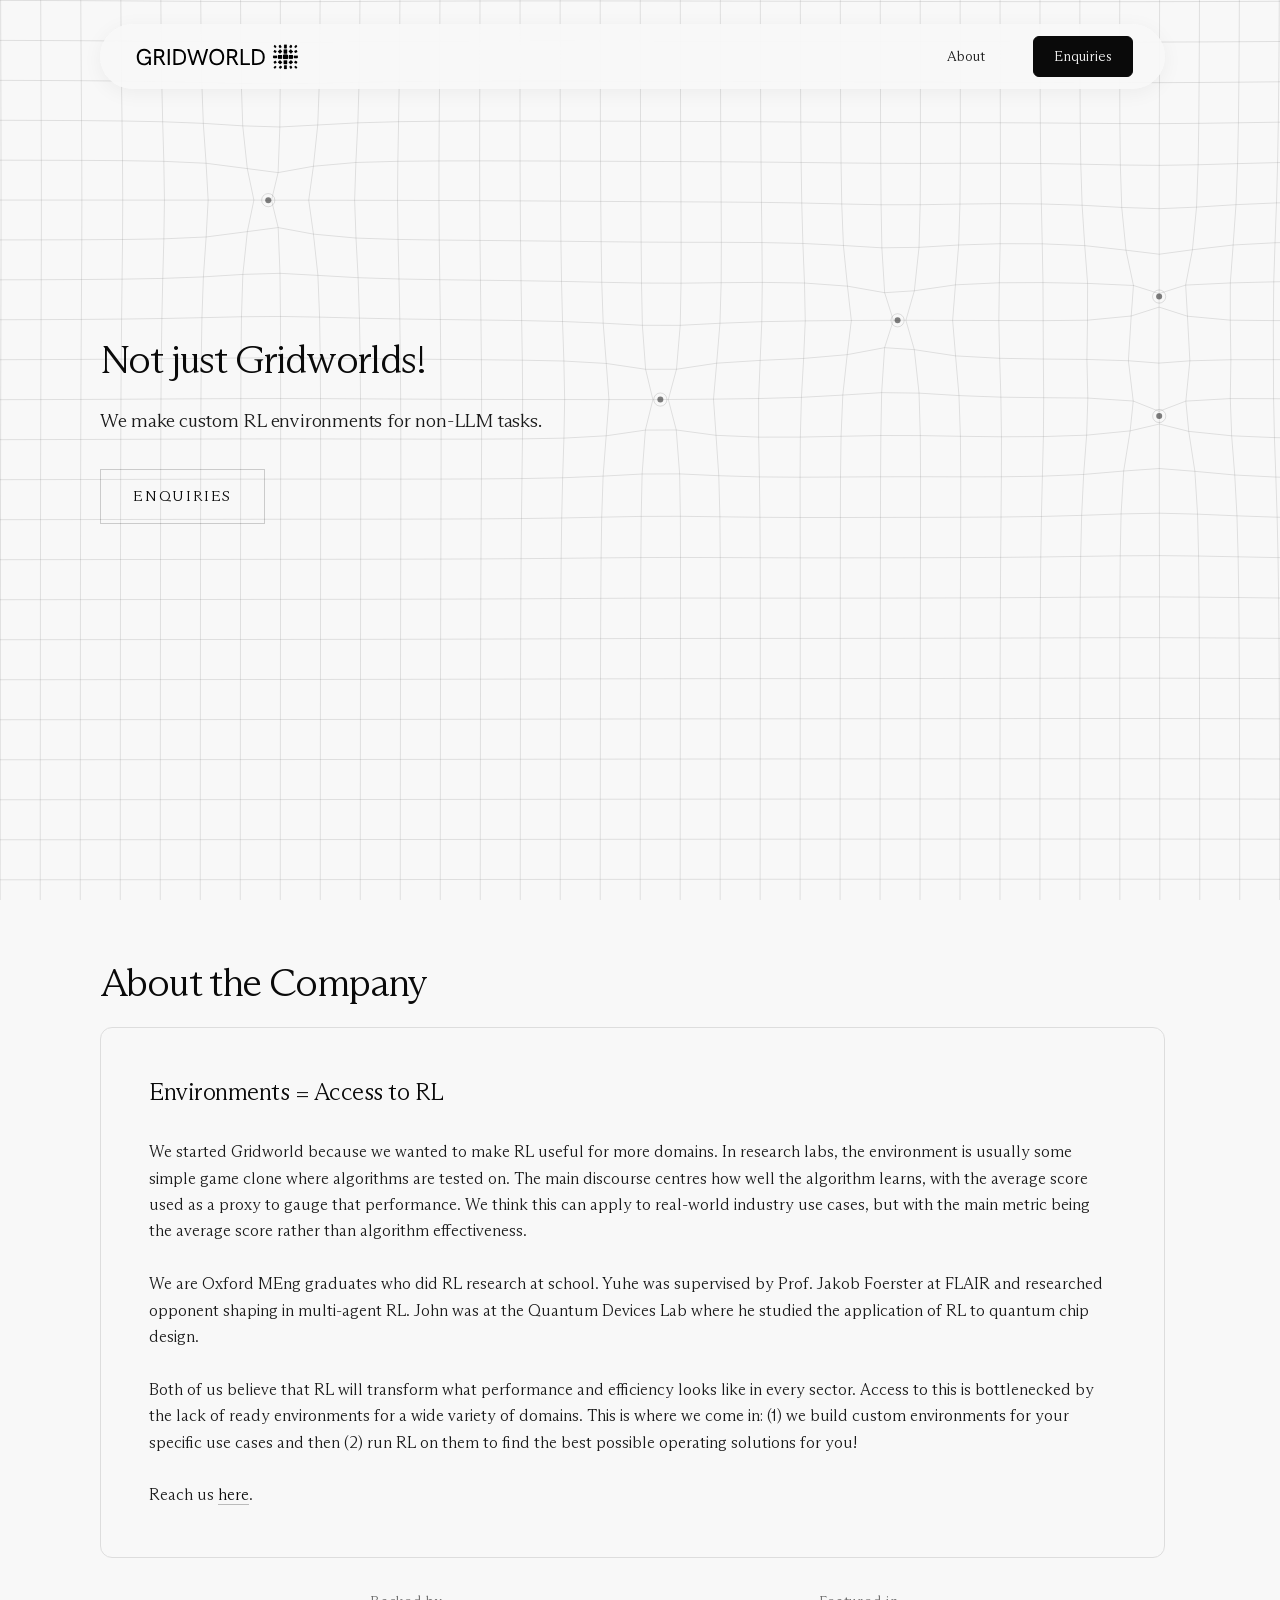
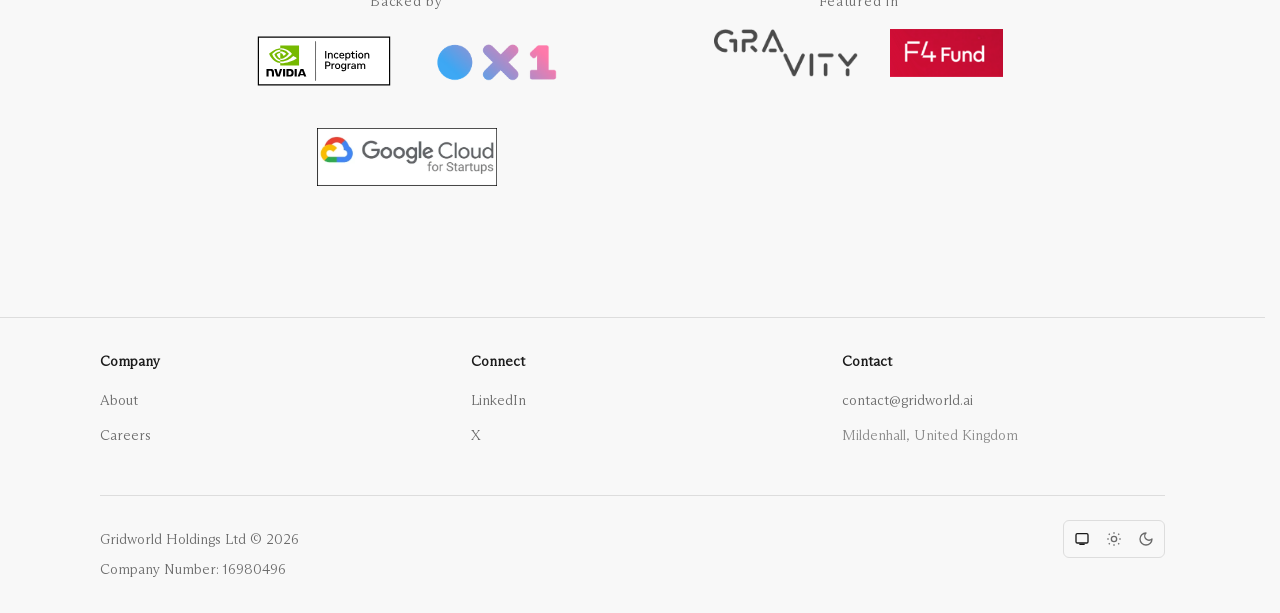
==== commit 1dd09059: "Update index.html" ====
--- a/index.html
+++ b/index.html
@@ -57,6 +57,10 @@
                 We started Gridworld because we wanted to make RL useful for more domains. In research labs, the environment is usually some simple game clone where algorithms are tested on. The main discourse centres how well the algorithm learns, with the average score used as a proxy to gauge that performance. We think this can apply to real-world industry use cases, but with the main metric being the average score rather than algorithm effectiveness.
                 <br><br>
                 We are Oxford MEng graduates who did RL research at school. Yuhe was supervised by Prof. Jakob Foerster at FLAIR and researched opponent shaping in multi-agent RL. John was at the Quantum Devices Lab where he studied the application of RL to quantum chip design.
+                <br><br>
+                Both of us believe that RL will transform what performance and efficiency looks like in every sector. Access to this is bottlenecked by the lack of ready environments for a wide variety of domains. This is where we come in: (1) we build custom environments for your specific use cases and then (2) run RL on them to find the best possible operating solutions for you!
+                <br><br>
+                Reach us <a href="mailto:contact@gridworld.ai" class="nav-cta">here</a>.
             </div>
 
             <div class="hero-featured fade-in-delay-2">
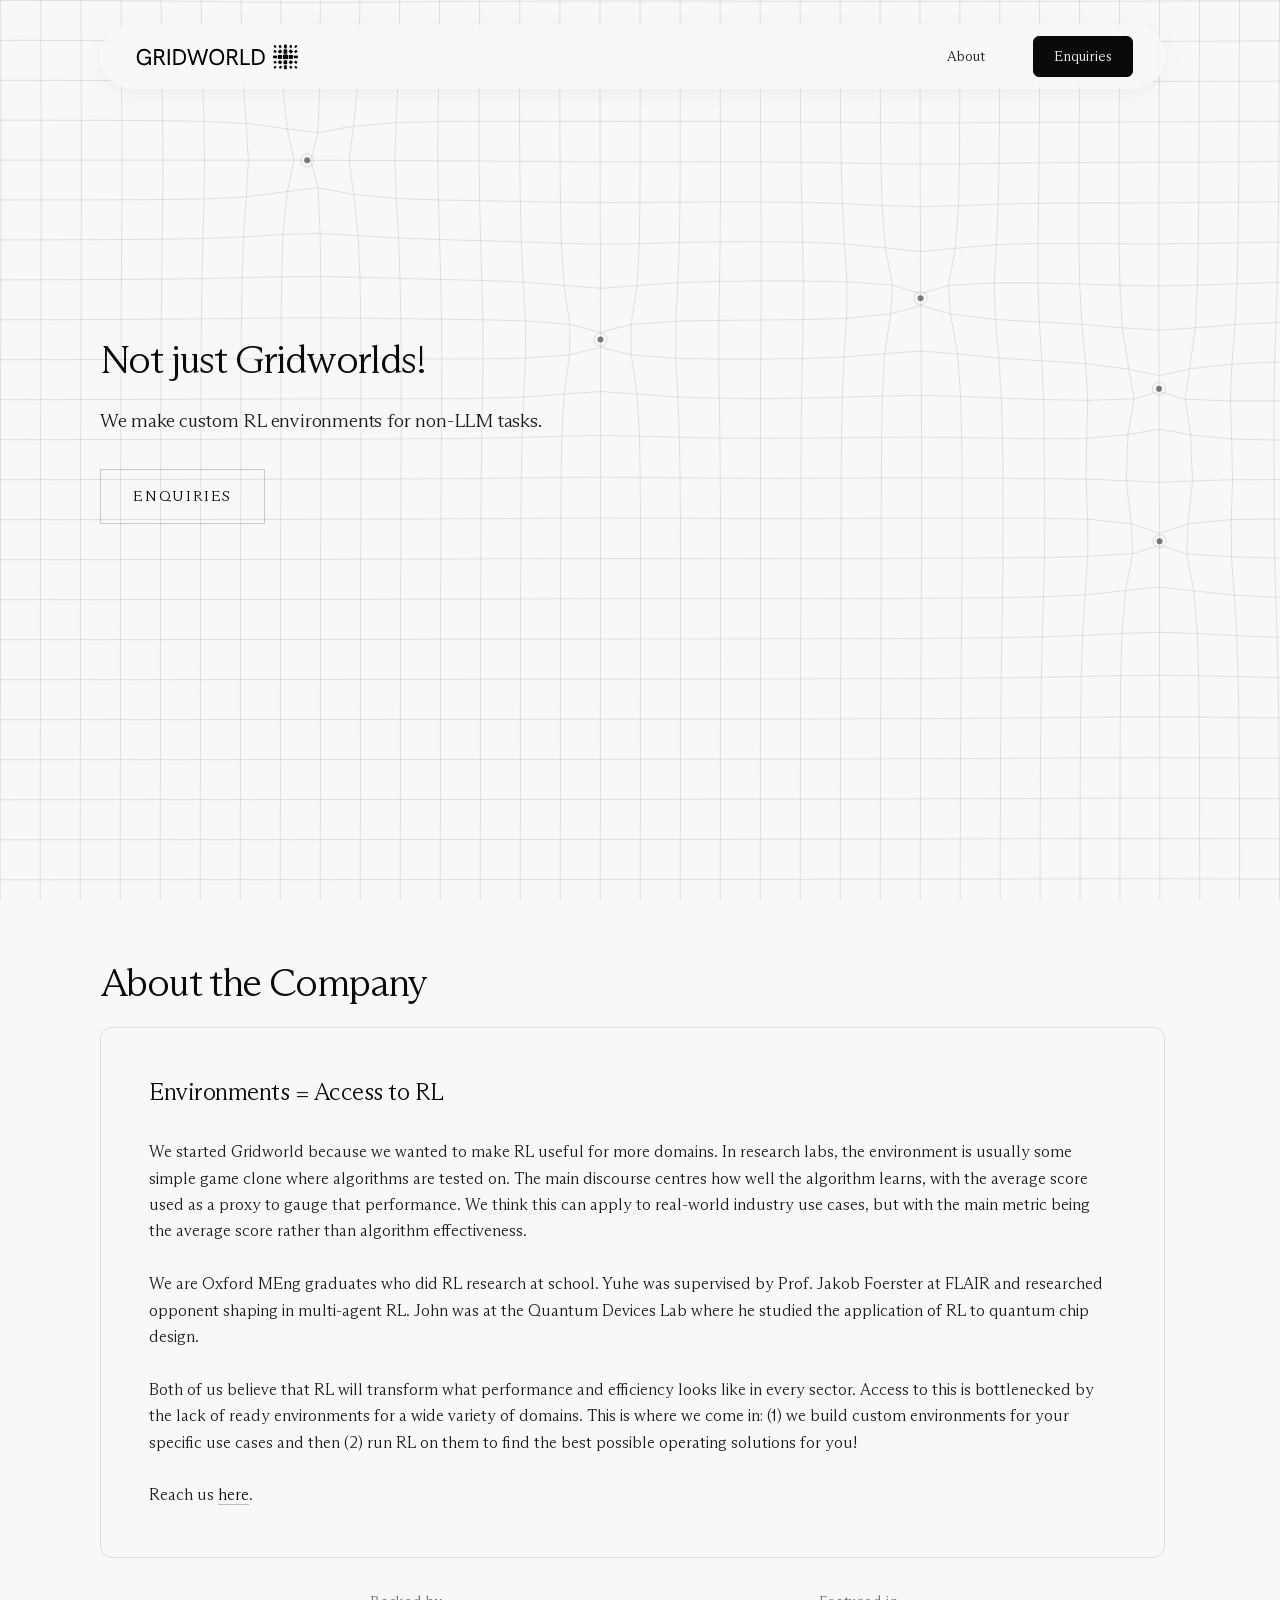
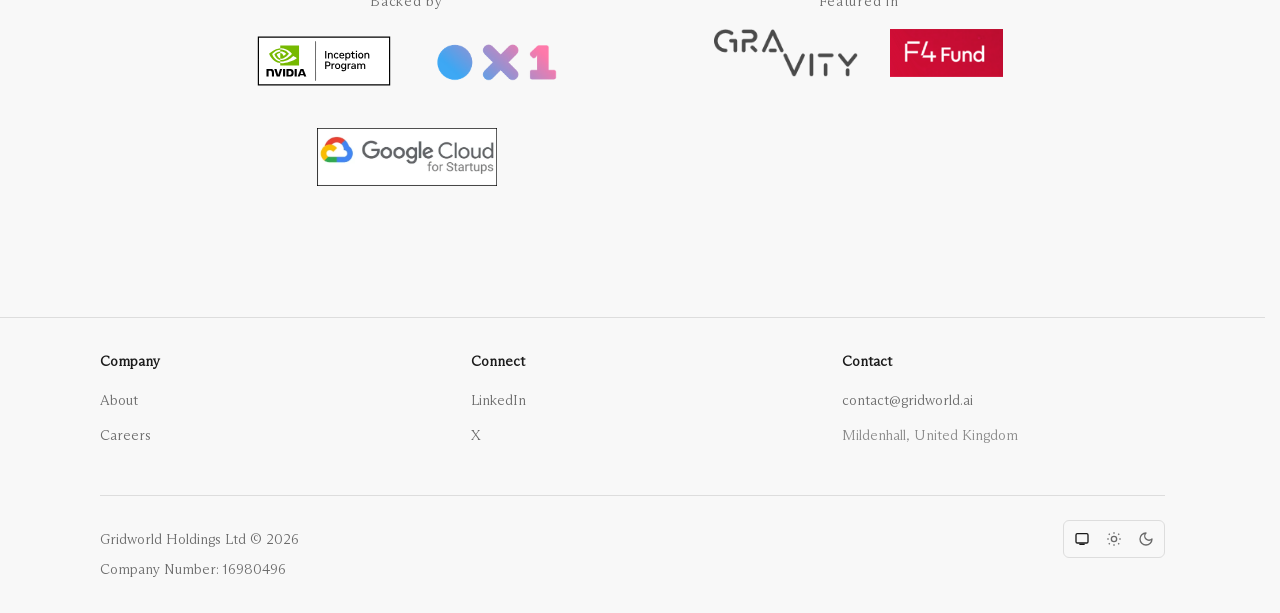
==== commit 506b3509: "Update index.html" ====
--- a/index.html
+++ b/index.html
@@ -5,7 +5,7 @@
     <meta charset="UTF-8">
     <meta name="viewport" content="width=device-width, initial-scale=1.0">
     <meta name="description" content="Gridworld makes RL environments.">
-    <title>Gridworld Holdings</title>
+    <title>Gridworld</title>
     <link rel="icon" type="image/png" href="images/gridworld.png">
     <link rel="apple-touch-icon" href="images/gridworld.png">
     <link rel="preconnect" href="https://fonts.googleapis.com">
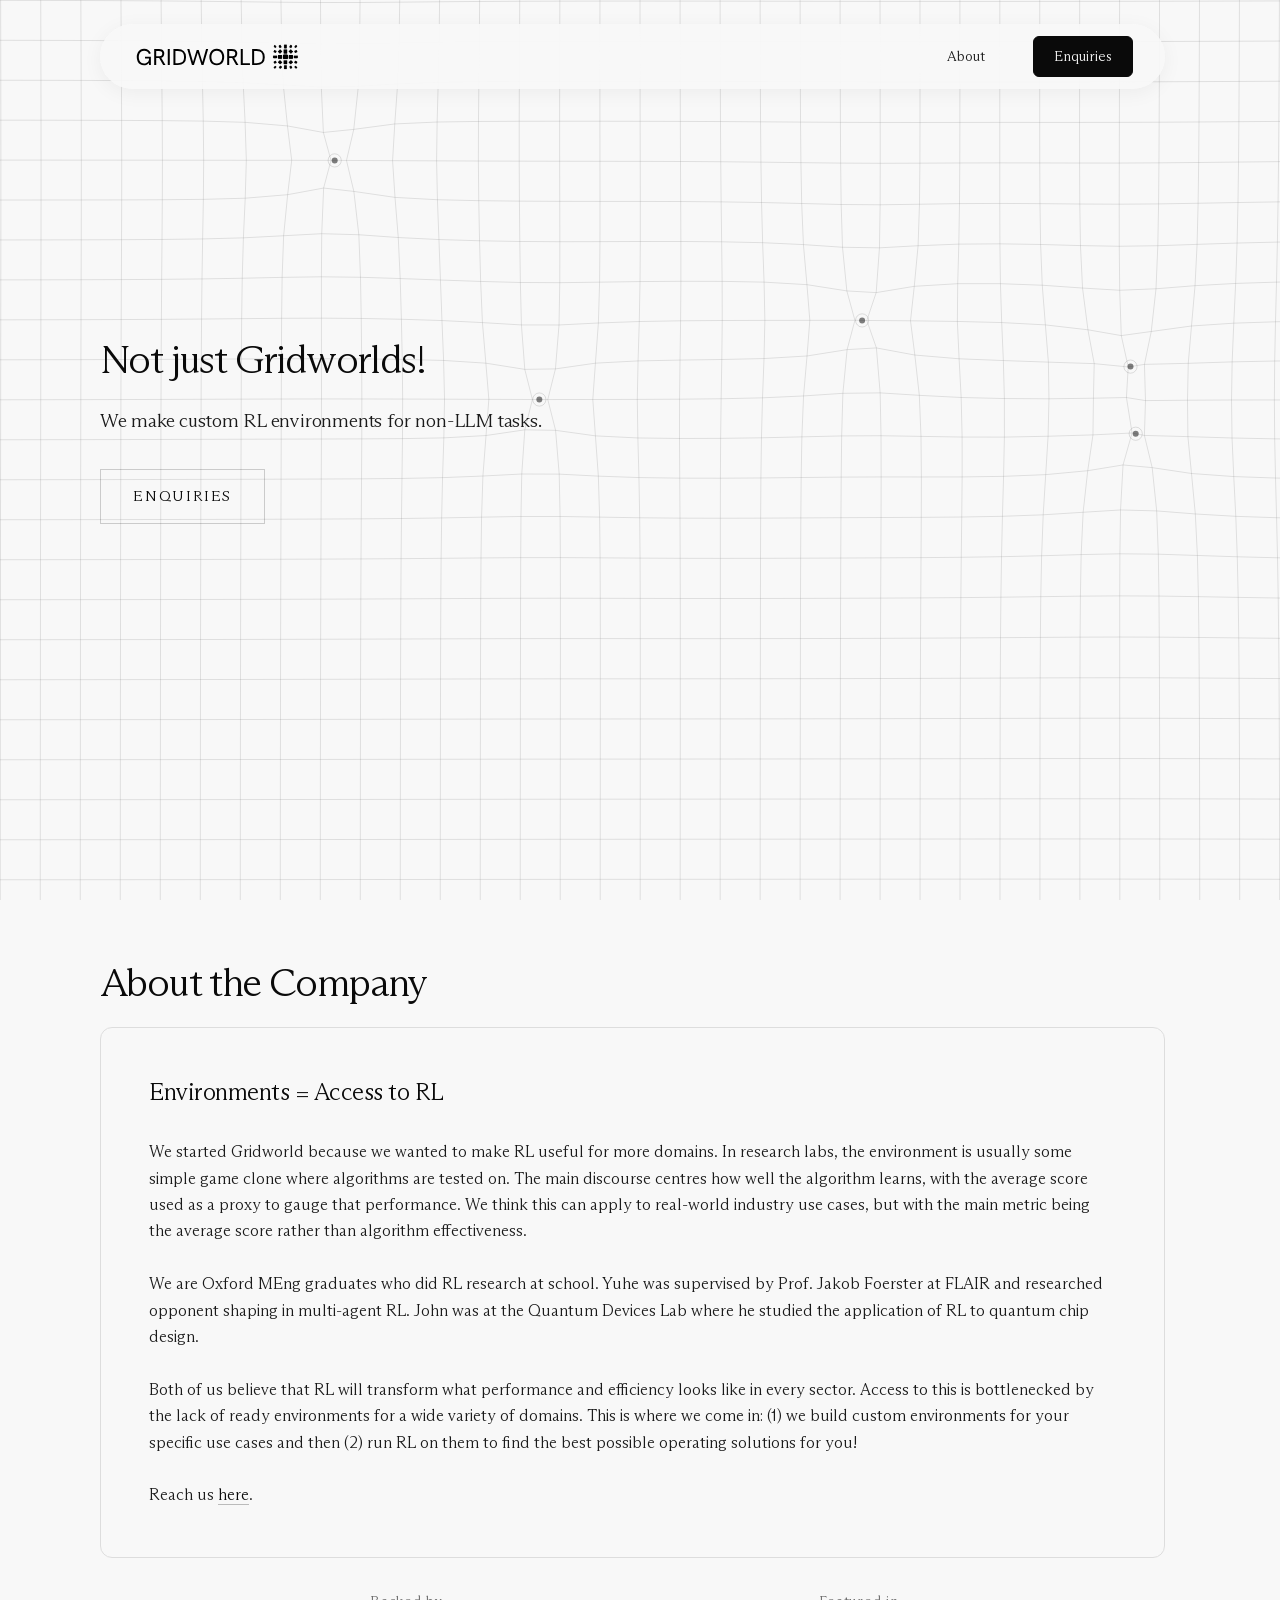
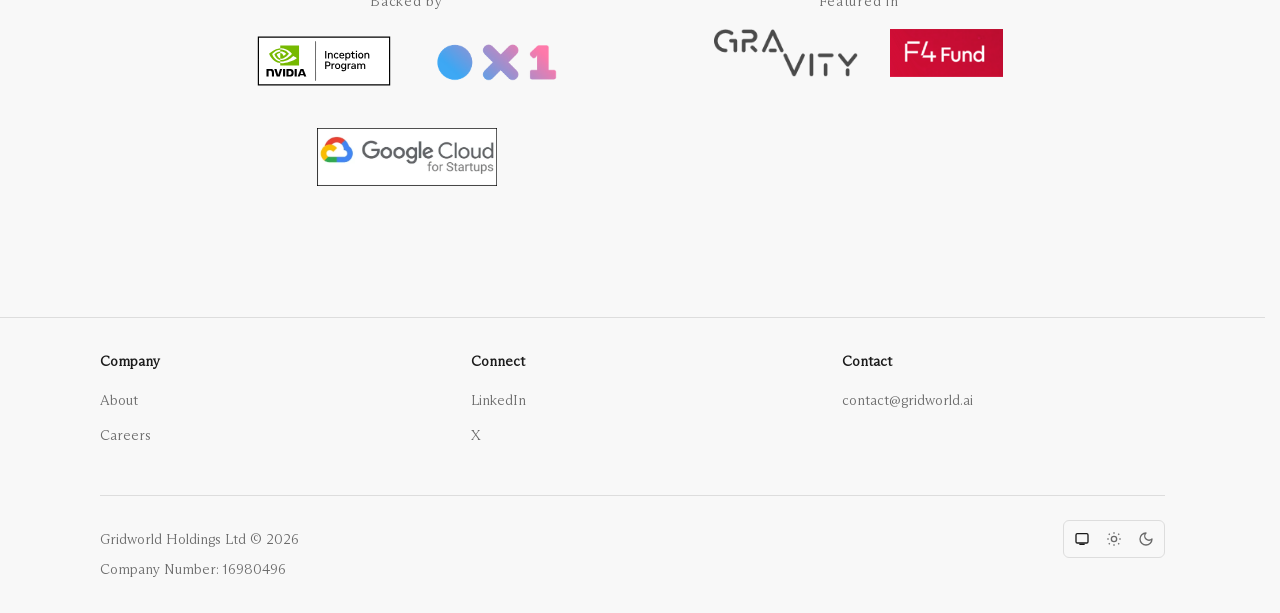
==== commit 85570935: "Update index.html" ====
--- a/index.html
+++ b/index.html
@@ -120,7 +120,6 @@
                     <h4 class="footer-column-title">Contact</h4>
                     <ul class="footer-links">
                         <li><a href="mailto:contact@gridworld.ai">contact@gridworld.ai</a></li>
-                        <li>Mildenhall, United Kingdom</li>
                     </ul>
                 </div>
             </div>
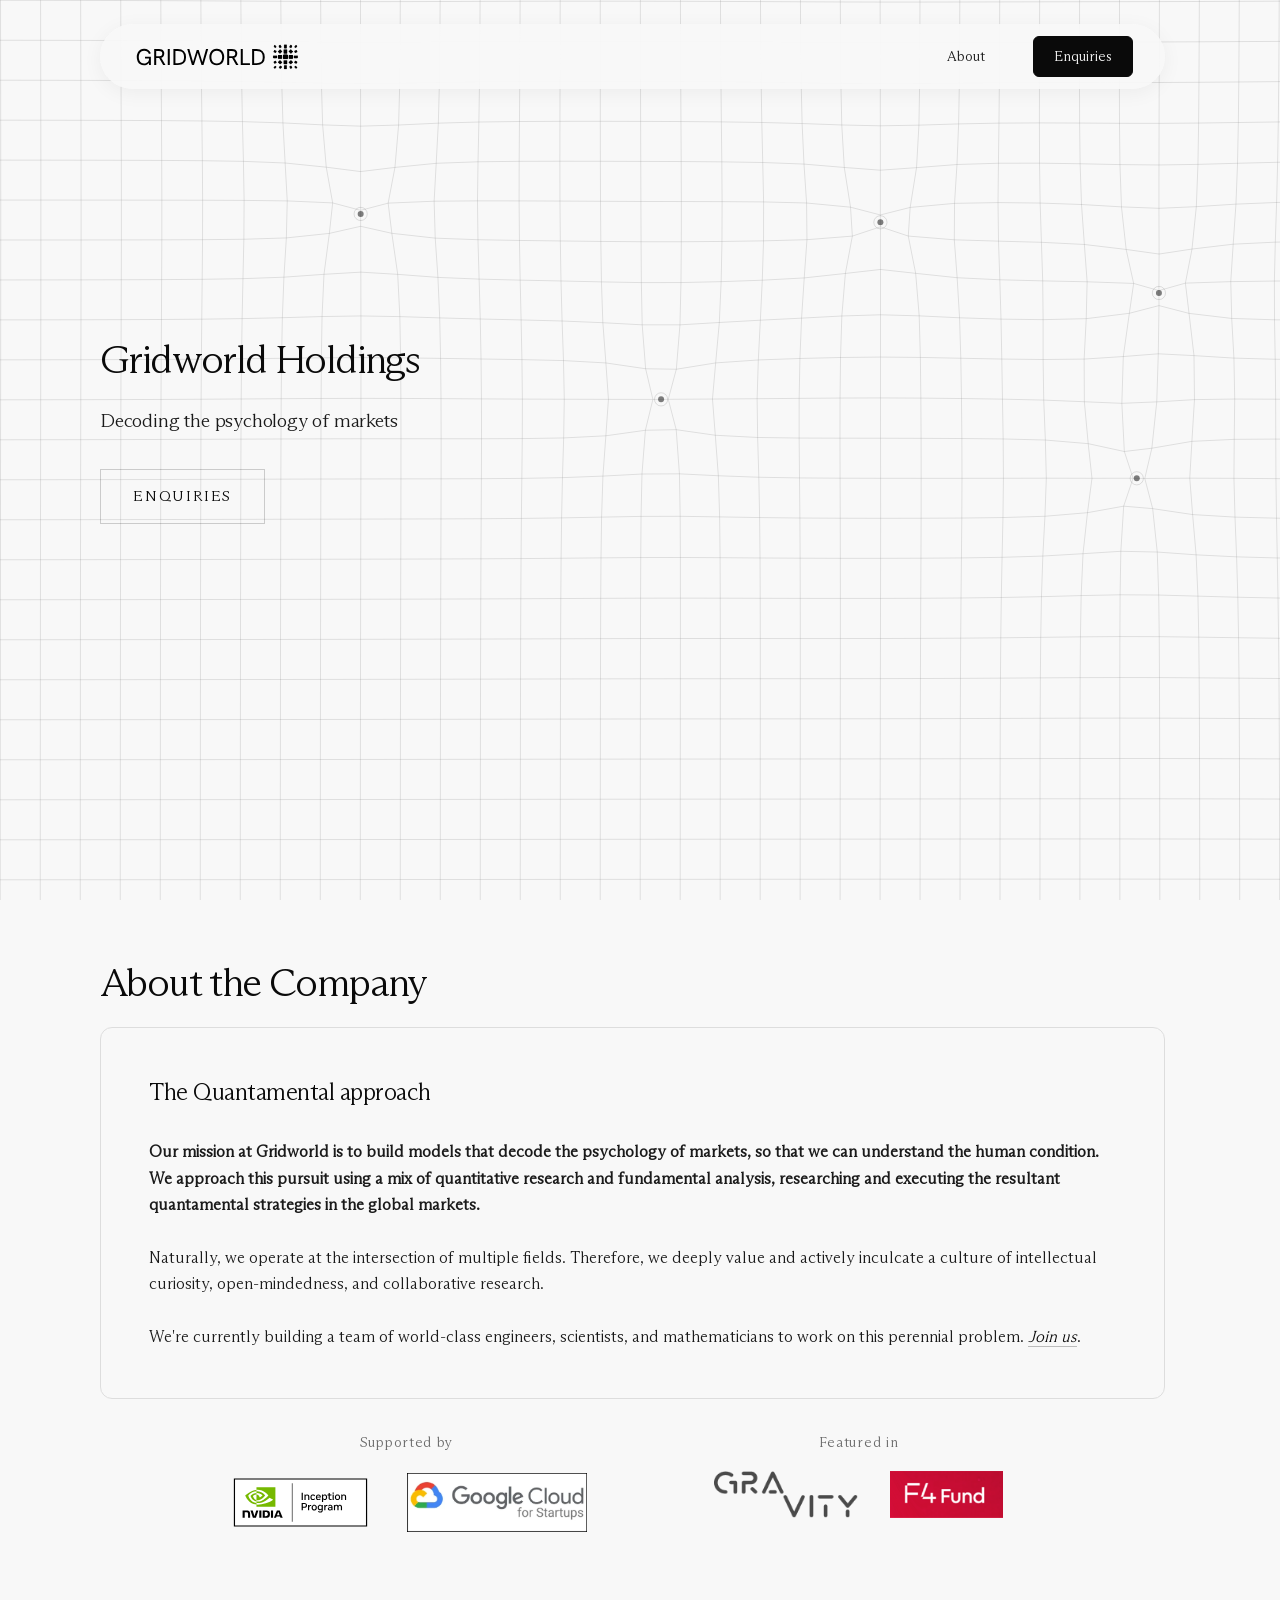
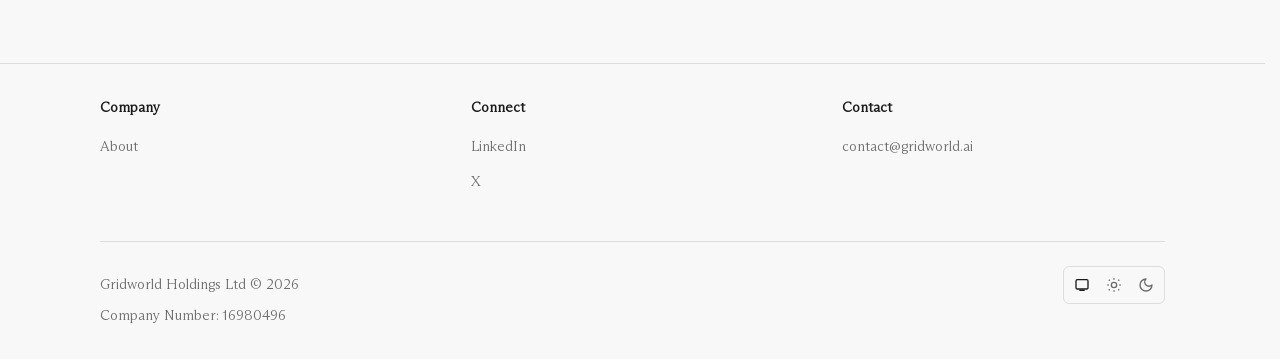
==== commit 6d562629: "Update index.html" ====
--- a/index.html
+++ b/index.html
@@ -40,10 +40,10 @@
     <main>
         <section id="hero" class="hero fade-in">
             <div class="hero-text">
-                <h1 class="hero-title">Not just Gridworlds!</h1>
-                <p>We make custom RL environments for non-LLM tasks.</p>
+                <h1 class="hero-title">Gridworld Holdings</h1>
+                <p>Decoding the psychology of markets</p>
                 <div class="hero-cta fade-in-delay-2">
-                    <a href="mailto:contact@gridworld.ai" class="cta-link">Enquiries</a>
+                    <a href="mailto:founders@gridworld.ai" class="cta-link">Enquiries</a>
                 </div>
             </div>
         </section>
@@ -53,22 +53,19 @@
                 <h1 class="hero-title">About the Company</h1>
             </div>
             <div class="contact-benefits">
-                <h3>Environments = Access to RL</h3>
-                We started Gridworld because we wanted to make RL useful for more domains. In research labs, the environment is usually some simple game clone where algorithms are tested on. The main discourse centres how well the algorithm learns, with the average score used as a proxy to gauge that performance. We think this can apply to real-world industry use cases, but with the main metric being the average score rather than algorithm effectiveness.
+                <h3>The Quantamental approach</h3>
+                <strong>Our mission at Gridworld is to build models that decode the psychology of markets, so that we can understand the human condition. We approach this pursuit using a mix of quantitative research and fundamental analysis, researching and executing the resultant quantamental strategies in the global markets.</strong>
                 <br><br>
-                We are Oxford MEng graduates who did RL research at school. Yuhe was supervised by Prof. Jakob Foerster at FLAIR and researched opponent shaping in multi-agent RL. John was at the Quantum Devices Lab where he studied the application of RL to quantum chip design.
+                Naturally, we operate at the intersection of multiple fields. Therefore, we deeply value and actively inculcate a culture of intellectual curiosity, open-mindedness, and collaborative research.
                 <br><br>
-                Both of us believe that RL will transform what performance and efficiency looks like in every sector. Access to this is bottlenecked by the lack of ready environments for a wide variety of domains. This is where we come in: (1) we build custom environments for your specific use cases and then (2) run RL on them to find the best possible operating solutions for you!
-                <br><br>
-                Reach us <a href="mailto:contact@gridworld.ai" class="nav-cta">here</a>.
+                We're currently building a team of world-class engineers, scientists, and mathematicians to work on this perennial problem. <a href="mailto:founders@gridworld.ai?subject=Career Enquiry"><i>Join us</i></a>.
             </div>
 
             <div class="hero-featured fade-in-delay-2">
                 <div class="hero-featured-group">
-                    <span class="hero-featured-label">Backed by</span>
+                    <span class="hero-featured-label">Supported by</span>
                     <div class="hero-badge">
                         <img src="images/nvidia-inception-program-badge-rgb-for-screen.svg" alt="NVIDIA Inception Program" class="inception-badge-img">
-                        <img src="images/ox1-incubator.png" width="120" alt="OX1" class="oxford-badge-img">
                         <img src="images/google-for-startups.png" width="120" alt="OX1" class="oxford-badge-img">
                     </div>
                 </div>
@@ -91,11 +88,6 @@
                         <li>
                             <a href="#about" aria-label="company-about" rel="noopener noreferrer">
                                 About
-                            </a>
-                        </li>
-                        <li>
-                            <a href="#careers" aria-label="company-careers" rel="noopener noreferrer">
-                                Careers
                             </a>
                         </li>
                     </ul>
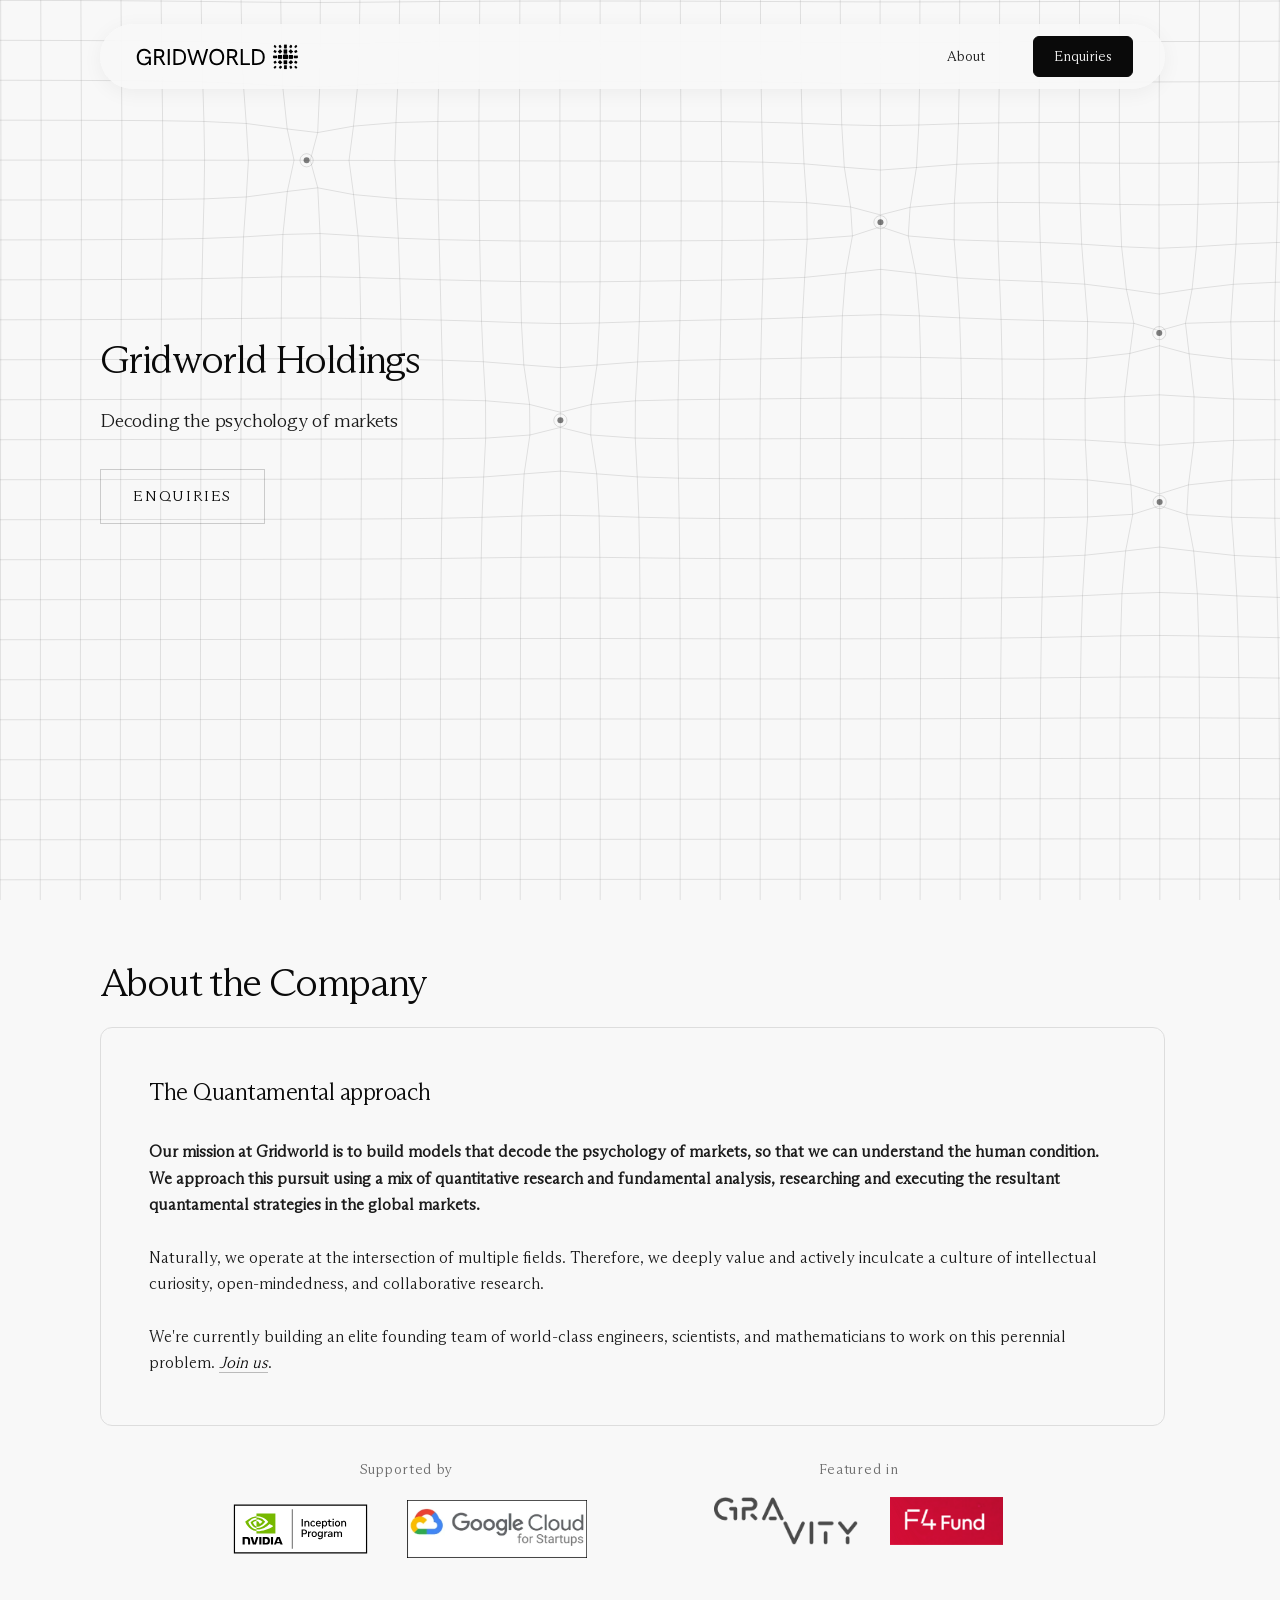
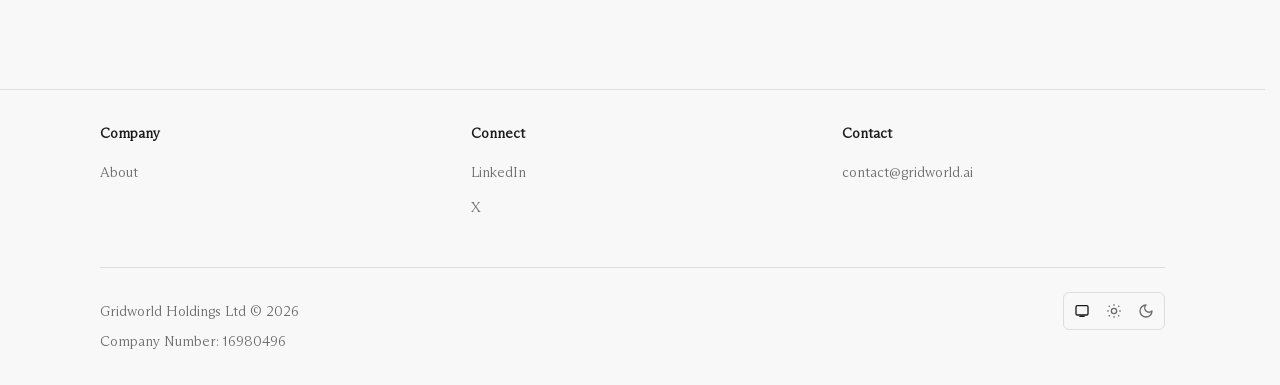
==== commit 39e66b0f: "Update index.html" ====
--- a/index.html
+++ b/index.html
@@ -58,7 +58,7 @@
                 <br><br>
                 Naturally, we operate at the intersection of multiple fields. Therefore, we deeply value and actively inculcate a culture of intellectual curiosity, open-mindedness, and collaborative research.
                 <br><br>
-                We're currently building a team of world-class engineers, scientists, and mathematicians to work on this perennial problem. <a href="mailto:founders@gridworld.ai?subject=Career Enquiry"><i>Join us</i></a>.
+                We're currently building an elite founding team of world-class engineers, scientists, and mathematicians to work on this perennial problem. <a href="mailto:founders@gridworld.ai?subject=Career Enquiry"><i>Join us</i></a>.
             </div>
 
             <div class="hero-featured fade-in-delay-2">
